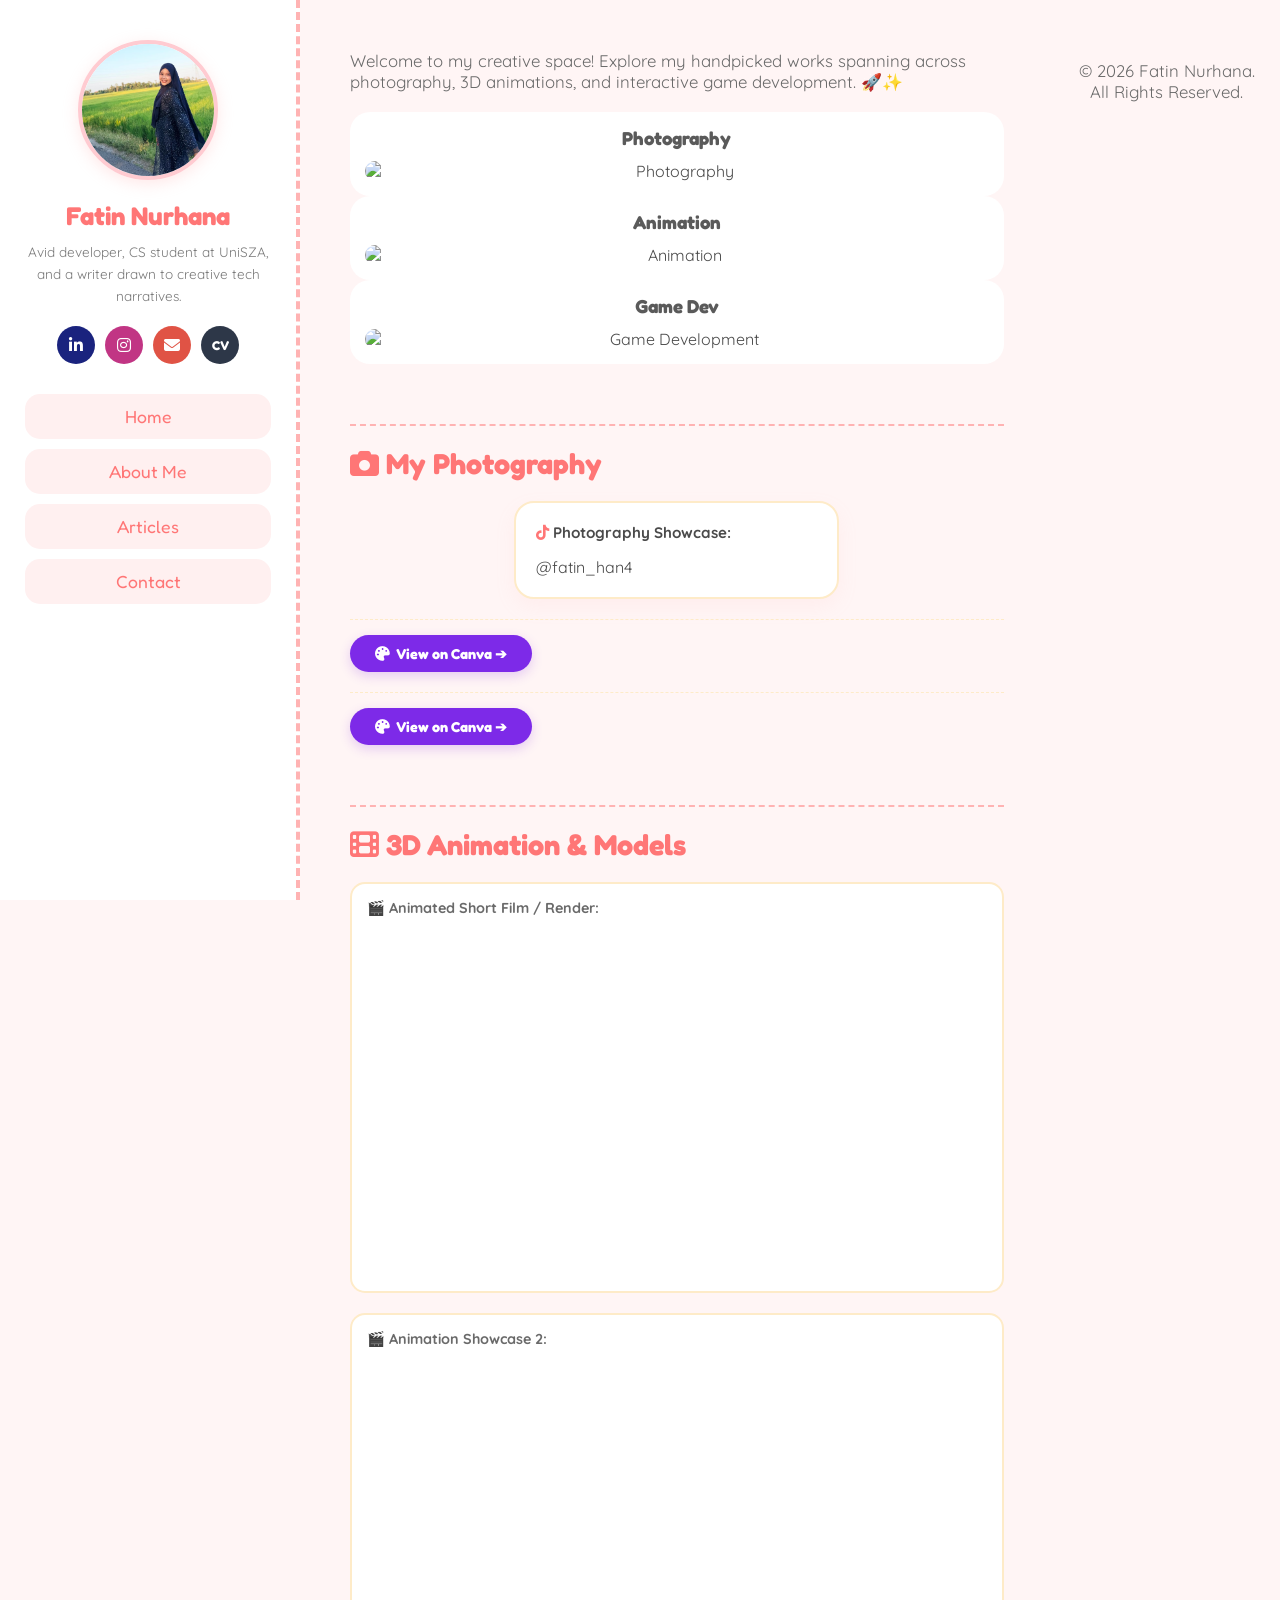
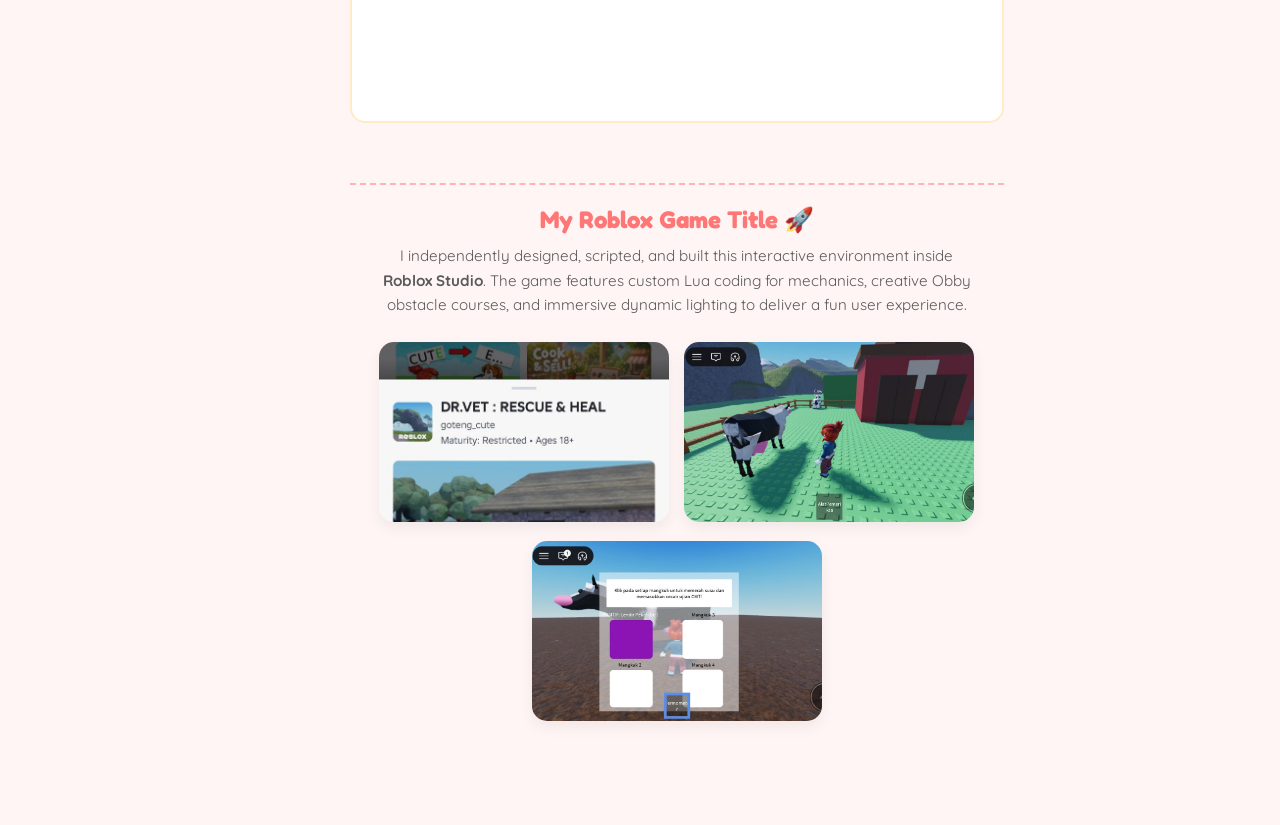
==== index.html @ 53fabe97 "Fix roblox layout and added 3 screenshots" ====
<!DOCTYPE html>
<html lang="en">
<head>
    <meta charset="UTF-8">
    <meta name="viewport" content="width=device-width, initial-scale=1.0">
    <title>Articles - Fatin</title>
    <link rel="stylesheet" href="https://cdnjs.cloudflare.com/ajax/libs/font-awesome/6.4.0/css/all.min.css">
    <link rel="stylesheet" href="style.css">
</head>
<body>

    <aside class="sidebar">
        <img src="about-me.jpeg" alt="Fatin Nurhana" class="profile-img">
        
        <h1>Fatin Nurhana</h1>
        <p class="sidebar-bio">Avid developer, CS student at UniSZA, and a writer drawn to creative tech narratives.</p>
        
        <div class="social-icons">
            <a href="https://www.linkedin.com/in/fatin-nurhana-554064405/" target="_blank" class="icon-btn linkedin"><i class="fab fa-linkedin-in"></i></a>
            <a href="https://instagram.com/" target="_blank" class="icon-btn instagram"><i class="fab fa-instagram"></i></a>
            <a href="mailto:fatin@example.com" class="icon-btn email"><i class="fas fa-envelope"></i></a>
            <a href="resume..pdf" target="_blank" class="icon-btn cv-btn">CV</a>
        </div>

        <nav class="sidebar-nav">
            <a href="index.html">Home</a>
            <a href="about.html">About Me</a>
            <a href="blog.html">Articles</a>
            <a href="contact.html">Contact</a>
        </nav>
    </aside>

    <main>
        <p class="home-intro">
            Welcome to my creative space! Explore my handpicked works spanning across photography, 3D animations, and interactive game development. 🚀✨
        </p>

        <div class="category-grid">
            
            <a href="#photography-section" style="text-decoration: none;">
        <div class="category-card" 
             style="text-align: center; padding: 15px; background: #ffffff; border-radius: 20px; transition: transform 0.3s cubic-bezier(0.175, 0.885, 0.32, 1.275), box-shadow 0.3s ease;"
             onmouseover="this.style.transform='scale(1.04) translateY(-5px)'; this.style.boxShadow='0 12px 25px rgba(255, 118, 118, 0.15)'" 
             onmouseout="this.style.transform='scale(1) translateY(0)'; this.style.boxShadow='none'"
             onmousedown="this.style.transform='scale(0.98) translateY(0)'"
             onmouseup="this.style.transform='scale(1.04) translateY(-5px)'">
            
            <h3 style="margin-top: 0; margin-bottom: 12px; font-family: 'Fredoka', cursive; color: #5a5a5a;">Photography</h3>
            <img src="https://images.unsplash.com/photo-1516035069371-29a1b244cc32?q=80&w=500&auto=format&fit=crop" 
                 alt="Photography" 
                 style="width: 100%; max-height: 250px; object-fit: cover; border-radius: 12px; display: block;">
        </div>
    </a>

    <a href="#animation-section" style="text-decoration: none;">
        <div class="category-card" 
             style="text-align: center; padding: 15px; background: #ffffff; border-radius: 20px; transition: transform 0.3s cubic-bezier(0.175, 0.885, 0.32, 1.275), box-shadow 0.3s ease;"
             onmouseover="this.style.transform='scale(1.04) translateY(-5px)'; this.style.boxShadow='0 12px 25px rgba(255, 118, 118, 0.15)'" 
             onmouseout="this.style.transform='scale(1) translateY(0)'; this.style.boxShadow='none'"
             onmousedown="this.style.transform='scale(0.98) translateY(0)'"
             onmouseup="this.style.transform='scale(1.04) translateY(-5px)'">
            
            <h3 style="margin-top: 0; margin-bottom: 12px; font-family: 'Fredoka', cursive; color: #5a5a5a;">Animation</h3>
            <img src="https://images.unsplash.com/photo-1578632767115-351597cf2477?q=80&w=500&auto=format&fit=crop" 
                 alt="Animation" 
                 style="width: 100%; max-height: 250px; object-fit: cover; border-radius: 12px; display: block;">
        </div>
    </a>

    <a href="#game-section" style="text-decoration: none;">
        <div class="category-card" 
             style="text-align: center; padding: 15px; background: #ffffff; border-radius: 20px; transition: transform 0.3s cubic-bezier(0.175, 0.885, 0.32, 1.275), box-shadow 0.3s ease;"
             onmouseover="this.style.transform='scale(1.04) translateY(-5px)'; this.style.boxShadow='0 12px 25px rgba(255, 118, 118, 0.15)'" 
             onmouseout="this.style.transform='scale(1) translateY(0)'; this.style.boxShadow='none'"
             onmousedown="this.style.transform='scale(0.98) translateY(0)'"
             onmouseup="this.style.transform='scale(1.04) translateY(-5px)'">
            
            <h3 style="margin-top: 0; margin-bottom: 12px; font-family: 'Fredoka', cursive; color: #5a5a5a;">Game Dev</h3>
            <img src="https://images.unsplash.com/photo-1627856013091-fed6e4e30025?q=80&w=500&auto=format&fit=crop" 
                 alt="Game Development" 
                 style="width: 100%; max-height: 250px; object-fit: cover; border-radius: 12px; display: block;">
        </div>
    </a>

        </div>

        <section id="photography-section" style="margin-top: 60px; padding-top: 20px; border-top: 2px dashed #ffb3b3;">
            <h2 style="font-family: 'Fredoka', cursive; color: #ff7676; margin-bottom: 20px;"><i class="fas fa-camera"></i> My Photography</h2>
            <div style="background: #ffffff; padding: 20px; border-radius: 20px; border: 2px solid #feebc8; max-width: 325px; margin: 0 auto; box-shadow: 0 8px 20px rgba(255, 179, 179, 0.1);">
                <p style="font-weight: bold; margin-bottom: 15px; font-size: 0.95rem; text-align: left; color: #4a4a4a;">
                    <i class="fab fa-tiktok" style="color: #ff7676;"></i> Photography Showcase:
                </p>
                
                <blockquote class="tiktok-embed" cite="https://www.tiktok.com/@fatin_han4/video/7587849596773076242" data-video-id="7587849596773076242" style="max-width: 605px; min-width: 325px; margin: 0; padding: 0;">
                    <section>
                        <a target="_blank" title="@fatin_han4" href="https://www.tiktok.com/@fatin_han4?refer=embed">@fatin_han4</a>
                    </section>
                </blockquote>
                <script async src="https://www.tiktok.com/embed.js"></script>
            </div>

            <div style="margin-top: 20px; padding-top: 15px; border-top: 1px dashed #feebc8;">
                    <a href="https://canva.link/ca6q1qrzv9qee9q" 
                       target="_blank" 
                       style="display: inline-block; background: #7d2ae8; color: white; font-family: 'Fredoka', sans-serif; font-weight: bold; padding: 10px 25px; border-radius: 20px; text-decoration: none; font-size: 0.9rem; box-shadow: 0 4px 12px rgba(125, 42, 232, 0.2); transition: transform 0.2s, background-color 0.2s;"
                       onmouseover="this.style.transform='scale(1.05)'; this.style.backgroundColor='#6319cf'" 
                       onmouseout="this.style.transform='scale(1)'; this.style.backgroundColor='#7d2ae8'">
                        <i class="fas fa-palette" style="margin-right: 6px;"></i> View on Canva ➔
                    </a>
                </div>

            <div style="margin-top: 20px; padding-top: 15px; border-top: 1px dashed #feebc8;">
                    <a href="https://canva.link/xvh9irbp7a5964m" 
                       target="_blank" 
                       style="display: inline-block; background: #7d2ae8; color: white; font-family: 'Fredoka', sans-serif; font-weight: bold; padding: 10px 25px; border-radius: 20px; text-decoration: none; font-size: 0.9rem; box-shadow: 0 4px 12px rgba(125, 42, 232, 0.2); transition: transform 0.2s, background-color 0.2s;"
                       onmouseover="this.style.transform='scale(1.05)'; this.style.backgroundColor='#6319cf'" 
                       onmouseout="this.style.transform='scale(1)'; this.style.backgroundColor='#7d2ae8'">
                        <i class="fas fa-palette" style="margin-right: 6px;"></i> View on Canva ➔
                    </a>
                </div>
        </section>

        <section id="animation-section" style="margin-top: 60px; padding-top: 20px; border-top: 2px dashed #ffb3b3;">
            <h2 style="font-family: 'Fredoka', cursive; color: #ff7676; margin-bottom: 20px;"><i class="fas fa-film"></i> 3D Animation & Models</h2>
            
            <div style="background: #ffffff; padding: 15px; border-radius: 15px; border: 2px solid #feebc8; margin-bottom: 20px;">
                <p style="font-weight: bold; margin-bottom: 10px; font-size: 0.9rem;">🎬 Animated Short Film / Render:</p>
                
                <div style="position: relative; padding-bottom: 56.25%; height: 0; overflow: hidden; border-radius: 10px;">
                    <iframe src="https://www.youtube.com/embed/KprxuE1EbSo" 
                            style="position: absolute; top: 0; left: 0; width: 100%; height: 100%; border: none;" 
                            allow="accelerometer; autoplay; clipboard-write; encrypted-media; gyroscope; picture-in-picture" 
                            allowfullscreen>
                    </iframe>
                </div>
            </div>

            <div style="background: #ffffff; padding: 15px; border-radius: 15px; border: 2px solid #feebc8;">
                    <p style="font-weight: bold; margin-bottom: 10px; font-size: 0.9rem;">🎬 Animation Showcase 2:</p>
                    <div style="position: relative; padding-bottom: 56.25%; height: 0; overflow: hidden; border-radius: 10px;">
                        <iframe src="https://www.youtube.com/embed/B2QJtBAmmrs" 
                                style="position: absolute; top: 0; left: 0; width: 100%; height: 100%; border: none;" 
                                allow="accelerometer; autoplay; clipboard-write; encrypted-media; gyroscope; picture-in-picture" 
                                allowfullscreen>
                        </iframe>
                    </div>
                </div>
        </section>

        <section id="game-section" style="margin-top: 60px; padding-top: 20px; border-top: 2px dashed #ffb3b3; margin-bottom: 50px; text-align: center;">
    
    <!-- Tajuk & Penerangan Projek -->
    <h2 style="font-family: 'Fredoka', cursive; color: #ff7676; margin-bottom: 10px; font-size: 1.5rem;">My Roblox Game Title 🚀</h2>
    <p style="max-width: 600px; margin: 0 auto 25px auto; font-size: 0.95rem; line-height: 1.6; color: #5a5a5a;">
        I independently designed, scripted, and built this interactive environment inside <strong>Roblox Studio</strong>. The game features custom Lua coding for mechanics, creative Obby obstacle courses, and immersive dynamic lighting to deliver a fun user experience.
    </p>

    <!-- Bahagian Grid 3 Gambar Screenshot (Susun Sebelah-Sebelah) -->
    <div style="display: flex; gap: 15px; flex-wrap: wrap; margin-bottom: 30px; justify-content: center; max-width: 950px; margin-left: auto; margin-right: auto;">
        
        <!-- Gambar 1 -->
        <div style="flex: 1; min-width: 250px; max-width: 290px;">
            <img src="roblox1.jpeg" alt="Roblox Gameplay 1" style="width: 100%; height: 180px; border-radius: 15px; box-shadow: 0 6px 15px rgba(0,0,0,0.06); object-fit: cover;">
        </div>
        
        <!-- Gambar 2 -->
        <div style="flex: 1; min-width: 250px; max-width: 290px;">
            <img src="roblox2.jpeg" alt="Roblox Gameplay 2" style="width: 100%; height: 180px; border-radius: 15px; box-shadow: 0 6px 15px rgba(0,0,0,0.06); object-fit: cover;">
        </div>
        
        <!-- Gambar 3 -->
        <div style="flex: 1; min-width: 250px; max-width: 290px;">
            <img src="roblox3.jpeg" alt="Roblox Gameplay 3" style="width: 100%; height: 180px; border-radius: 15px; box-shadow: 0 6px 15px rgba(0,0,0,0.06); object-fit: cover;">
        </div>

    </div>

    

</section>

    </main>

</body>
</html>

    <footer>
        <p>&copy; 2026 Fatin Nurhana. All Rights Reserved.</p>
    </footer>

</body>
</html>
---- style.css ----
/* Import Fredoka One & Quicksand untuk vibe comel/bulat */
@import url('https://fonts.googleapis.com/css2?family=Fredoka:wght@400;600&family=Quicksand:wght@400;600;700&display=swap');

* {
    box-sizing: border-box;
    margin: 0;
    padding: 0;
}

/* Membuka susunan skrin sebelah-menyebelah */
body {
    font-family: 'Quicksand', sans-serif;
    background-color: #fff5f5; /* Peachy Pink Lembut */
    color: #4a4a4a;
    display: flex; /* Mengaktifkan Flexbox kiri & kanan */
    min-height: 100vh;
}

/* ======================================================= */
/* 1. SIDEBAR SEBELAH KIRI (TETAP & LEKAT) */
/* ======================================================= */
aside.sidebar {
    width: 300px;
    background-color: #ffffff;
    border-right: 4px dashed #ffb3b3; /* Garis putus-putus mochi */
    padding: 40px 25px;
    display: flex;
    flex-direction: column;
    align-items: center;
    text-align: center;
    position: fixed; /* Memastikan sidebar kekal lekat tidak bergerak */
    top: 0;
    left: 0;
    bottom: 0;
    overflow-y: auto;
    z-index: 100;
}

/* Gambar Profil Bulat dalam Sidebar */
.profile-img {
    width: 140px;
    height: 140px;
    border-radius: 50%;
    object-fit: cover;
    border: 4px solid #ffcbd1;
    margin-bottom: 20px;
    box-shadow: 0 4px 15px rgba(255, 179, 179, 0.3);
}

/* Nama/Tajuk Profil */
.sidebar h1 {
    font-family: 'Fredoka', cursive;
    color: #ff7676;
    font-size: 1.6rem;
    margin-bottom: 10px;
}

.sidebar-bio {
    font-size: 0.85rem;
    color: #7a7a7a;
    line-height: 1.6;
    margin-bottom: 20px;
}

/* Container Ikon Sosial & CV */
.social-icons {
    display: flex;
    gap: 10px;
    margin-bottom: 30px;
}

.icon-btn {
    display: flex;
    align-items: center;
    justify-content: center;
    width: 38px;
    height: 38px;
    color: white;
    border-radius: 50%;
    text-decoration: none;
    font-size: 1rem;
    transition: transform 0.2s;
}
.icon-btn:hover { transform: scale(1.1); }
.linkedin { background-color: #1a237e; }
.instagram { background-color: #c13584; }
.email { background-color: #e05345; }
.cv-btn { 
    background-color: #2d3748; 
    font-family: 'Fredoka', sans-serif; 
    font-weight: 700; 
    font-size: 0.8rem;
}

/* Menu Navigasi Senarai ke Bawah (Home, About, Articles, Contact) */
.sidebar-nav {
    display: flex;
    flex-direction: column;
    width: 100%;
    gap: 10px;
}

.sidebar-nav a {
    font-family: 'Fredoka', cursive;
    color: #ff7676;
    text-decoration: none;
    font-size: 1.1rem;
    padding: 12px;
    border-radius: 15px;
    background: #fff0f0;
    transition: all 0.2s ease;
}

.sidebar-nav a:hover, .sidebar-nav a.active {
    background-color: #ff7676;
    color: #ffffff;
}

/* ======================================================= */
/* 2. KANDUNGAN UTAMA SEBELAH KANAN */
/* ======================================================= */
main {
    margin-left: 300px; /* Jarak zon kanan supaya tak bertindih dengan sidebar */
    flex-grow: 1;
    padding: 50px;
    max-width: 900px;
}

/* Kekalkan gaya kad artikel yang sudah kita buat sebelum ini */
article {
    background: #fffaf0;
    padding: 30px;
    border-radius: 20px;
    margin-bottom: 25px;
    border: 2px solid #feebc8;
    transition: transform 0.3s cubic-bezier(0.175, 0.885, 0.32, 1.275), box-shadow 0.3s ease;
    cursor: pointer;
}
article:hover {
    transform: translateY(-8px) scale(1.02);
    background-color: #ffffff;
    box-shadow: 0 15px 30px rgba(221, 107, 32, 0.15);
    border-color: #ff7676;
}
article h2 { font-family: 'Fredoka', cursive; color: #ff7676; margin-bottom: 10px; }
a { text-decoration: none; color: inherit; }

/* Khas untuk Skrin Telefon Pintar (Sidebar automatik naik ke atas balik) */
@media (max-width: 768px) {
    body { flex-direction: column; }
    aside.sidebar { position: relative; width: 100%; border-right: none; border-bottom: 4px dashed #ffb3b3; }
    main { margin-left: 0; padding: 30px 20px; }
}

/* Maskot Bulat Comel / Blob Mascot Interaction */
.mochi-mascot {
    width: 100px;
    height: 100px;
    background: #ffcbd1;
    border-radius: 50% 50% 45% 45%;
    margin: 0 auto 25px auto;
    position: relative;
    animation: bounceMochi 3s ease-in-out infinite;
    box-shadow: inset -5px -5px 0px rgba(0,0,0,0.05);
}

.mochi-eyes {
    position: absolute;
    top: 40px;
    left: 25px;
    width: 8px;
    height: 8px;
    background: #4a4a4a;
    border-radius: 50%;
    box-shadow: 42px 0 0 #4a4a4a;
}

.mochi-blush {
    position: absolute;
    top: 46px;
    left: 15px;
    width: 14px;
    height: 8px;
    background: #ff8e9e;
    border-radius: 50%;
    box-shadow: 54px 0 0 #ff8e9e;
}

.mochi-mouth {
    position: absolute;
    top: 46px;
    left: 46px;
    width: 8px;
    height: 6px;
    border: 2px solid #4a4a4a;
    border-top: none;
    border-radius: 0 0 10px 10px;
}

/* Animasi Bernafas/Melantun Mochi */
@keyframes bounceMochi {
    0%, 100% { transform: scale(1); }
    50% { transform: scale(1.05) translateY(-5px); border-radius: 50% 50% 40% 40%; }
}

h2 {
    font-family: 'Fredoka', cursive;
    color: #ff7676;
    font-size: 1.8rem;
    margin-bottom: 20px;
}

p {
    margin-bottom: 20px;
    color: #6a6a6a;
    font-size: 1.05rem;
}

/* Butang Mood / Interactive Elements */
.mood-container {
    display: flex;
    justify-content: center;
    gap: 10px;
    margin: 25px 0;
}

.mood-btn {
    background: #e6fffa; /* Mint Green */
    border: 2px solid #b2f5ea;
    color: #234e52;
    padding: 8px 16px;
    border-radius: 20px;
    cursor: pointer;
    font-weight: 600;
    font-family: 'Quicksand', sans-serif;
}

.mood-btn:hover {
    background: #b2f5ea;
}

/* Kad Artikel Pembelajaran (Log Penulisan Mochi) */
article {
    background: #fffaf0; /* Soft Vanilla */
    padding: 30px;
    border-radius: 20px;
    margin-bottom: 25px;
    border: 2px solid #feebc8;

    /* 1. TAMBAH BARIS INI (Kunci untuk bagi gerakan lancar) */
    transition: transform 0.3s cubic-bezier(0.175, 0.885, 0.32, 1.275), box-shadow 0.3s ease, background-color 0.2s ease;
    cursor: pointer;
}

/* 2. TAMBAH BLOK INI DI BAWAHNYA (Untuk kesan bila tetikus lalu - kad membesar & naik) */
article:hover {
    transform: translateY(-8px) scale(1.02);
    background-color: #ffffff;
    box-shadow: 0 15px 30px rgba(221, 107, 32, 0.15);
    border-color: #ff7676;
}

/* 3. TAMBAH BLOK INI JUGA (Untuk kesan bila kad diklik - kad mengecil balik macam mochi kenyal) */
article:active {
    transform: translateY(-2px) scale(0.98);
    box-shadow: 0 5px 10px rgba(221, 107, 32, 0.1);
    transition: transform 0.1s ease;
}

article h2 {
    font-size: 1.4rem;
    color: #dd6b20; /* Soft Orange */
}

small {
    color: #b7791f;
    font-weight: 700;
    display: block;
    margin-bottom: 15px;
    text-transform: uppercase;
    font-size: 0.8rem;
    letter-spacing: 0.5px;
}

/* Senarai Hubungi */
ul li {
    background: #f7fafc;
    margin-bottom: 12px;
    padding: 15px 20px;
    border-radius: 15px;
    border-left: 5px solid #ff7676;
    list-style: none;
}

/* Footer */
footer {
    text-align: center;
    padding: 30px 20px;
    margin-top: 30px;
    color: #a0aec0;
    font-size: 0.9rem;
}

@media (max-width: 680px) {
    header h1 { font-size: 1.8rem; }
    nav { display: flex; flex-direction: column; gap: 5px; }
}

/* Menghilangkan semua garis bawah pada kad artikel yang boleh diklik */
a {
    text-decoration: none !important; /* Memaksa browser buang semua underline */
    color: inherit; /* Kekalkan warna asal teks tanpa tukar jadi biru pautan */
}
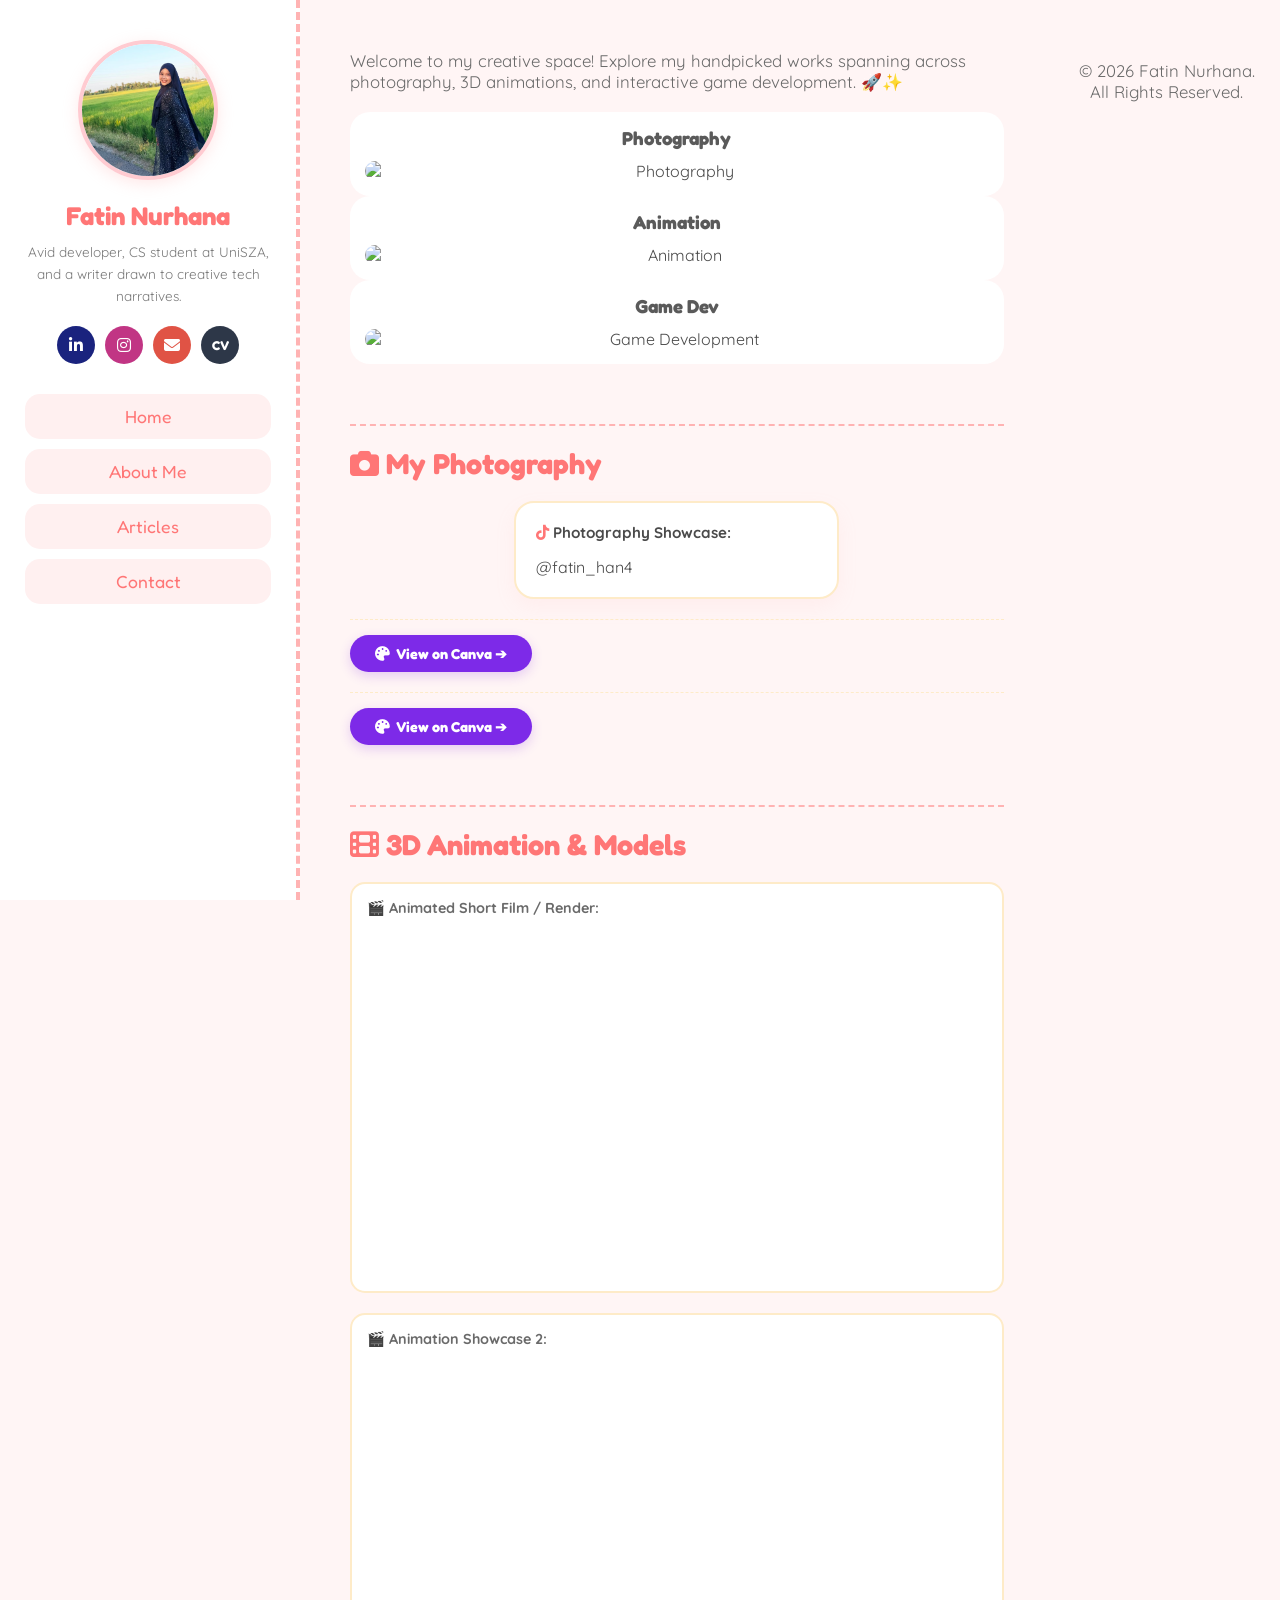
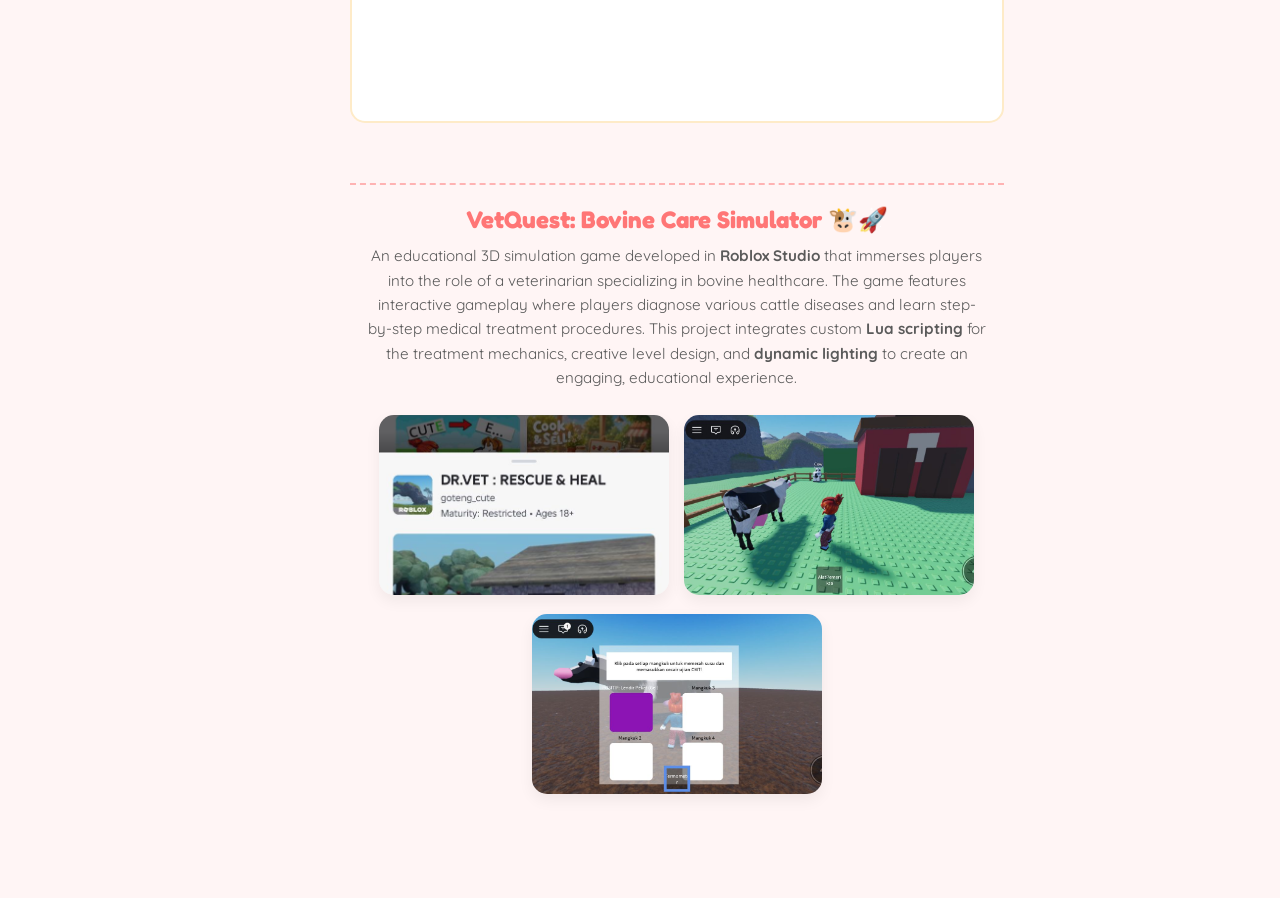
==== commit c36a2ac5: "Updated Roblox project description to Vet Simulator" ====
--- a/index.html
+++ b/index.html
@@ -149,10 +149,10 @@
 
         <section id="game-section" style="margin-top: 60px; padding-top: 20px; border-top: 2px dashed #ffb3b3; margin-bottom: 50px; text-align: center;">
     
-    <!-- Tajuk & Penerangan Projek -->
-    <h2 style="font-family: 'Fredoka', cursive; color: #ff7676; margin-bottom: 10px; font-size: 1.5rem;">My Roblox Game Title 🚀</h2>
-    <p style="max-width: 600px; margin: 0 auto 25px auto; font-size: 0.95rem; line-height: 1.6; color: #5a5a5a;">
-        I independently designed, scripted, and built this interactive environment inside <strong>Roblox Studio</strong>. The game features custom Lua coding for mechanics, creative Obby obstacle courses, and immersive dynamic lighting to deliver a fun user experience.
+    <!-- Tajuk & Penerangan Projek (Veterinar Lembu) -->
+    <h2 style="font-family: 'Fredoka', cursive; color: #ff7676; margin-bottom: 10px; font-size: 1.5rem;">VetQuest: Bovine Care Simulator 🐮🚀</h2>
+    <p style="max-width: 620px; margin: 0 auto 25px auto; font-size: 0.95rem; line-height: 1.6; color: #5a5a5a;">
+        An educational 3D simulation game developed in <strong>Roblox Studio</strong> that immerses players into the role of a veterinarian specializing in bovine healthcare. The game features interactive gameplay where players diagnose various cattle diseases and learn step-by-step medical treatment procedures. This project integrates custom <strong>Lua scripting</strong> for the treatment mechanics, creative level design, and <strong>dynamic lighting</strong> to create an engaging, educational experience.
     </p>
 
     <!-- Bahagian Grid 3 Gambar Screenshot (Susun Sebelah-Sebelah) -->
@@ -160,23 +160,20 @@
         
         <!-- Gambar 1 -->
         <div style="flex: 1; min-width: 250px; max-width: 290px;">
-            <img src="roblox1.jpeg" alt="Roblox Gameplay 1" style="width: 100%; height: 180px; border-radius: 15px; box-shadow: 0 6px 15px rgba(0,0,0,0.06); object-fit: cover;">
+            <img src="roblox1.jpeg" alt="Roblox Vet Game 1" style="width: 100%; height: 180px; border-radius: 15px; box-shadow: 0 6px 15px rgba(0,0,0,0.06); object-fit: cover;">
         </div>
         
         <!-- Gambar 2 -->
         <div style="flex: 1; min-width: 250px; max-width: 290px;">
-            <img src="roblox2.jpeg" alt="Roblox Gameplay 2" style="width: 100%; height: 180px; border-radius: 15px; box-shadow: 0 6px 15px rgba(0,0,0,0.06); object-fit: cover;">
+            <img src="roblox2.jpeg" alt="Roblox Vet Game 2" style="width: 100%; height: 180px; border-radius: 15px; box-shadow: 0 6px 15px rgba(0,0,0,0.06); object-fit: cover;">
         </div>
         
         <!-- Gambar 3 -->
         <div style="flex: 1; min-width: 250px; max-width: 290px;">
-            <img src="roblox3.jpeg" alt="Roblox Gameplay 3" style="width: 100%; height: 180px; border-radius: 15px; box-shadow: 0 6px 15px rgba(0,0,0,0.06); object-fit: cover;">
+            <img src="roblox3.jpeg" alt="Roblox Vet Game 3" style="width: 100%; height: 180px; border-radius: 15px; box-shadow: 0 6px 15px rgba(0,0,0,0.06); object-fit: cover;">
         </div>
 
     </div>
-
-    
-
 </section>
 
     </main>
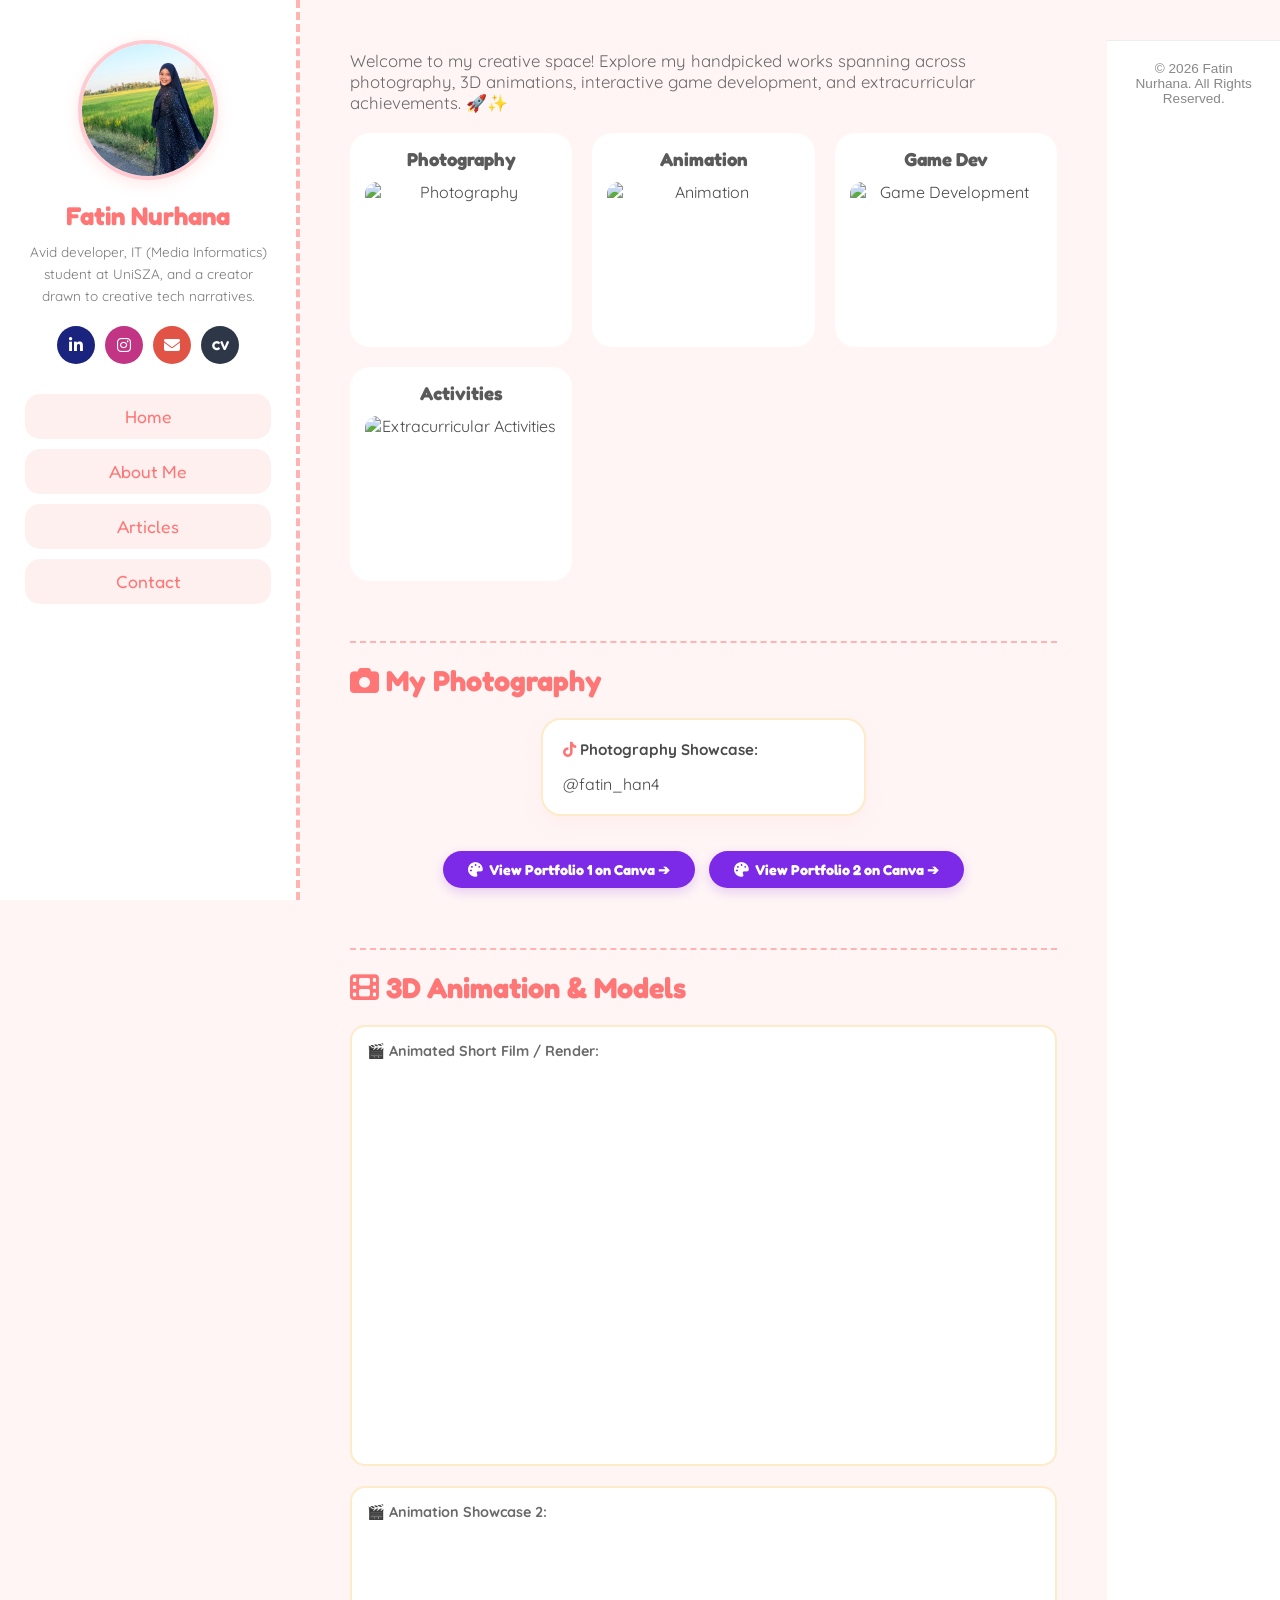
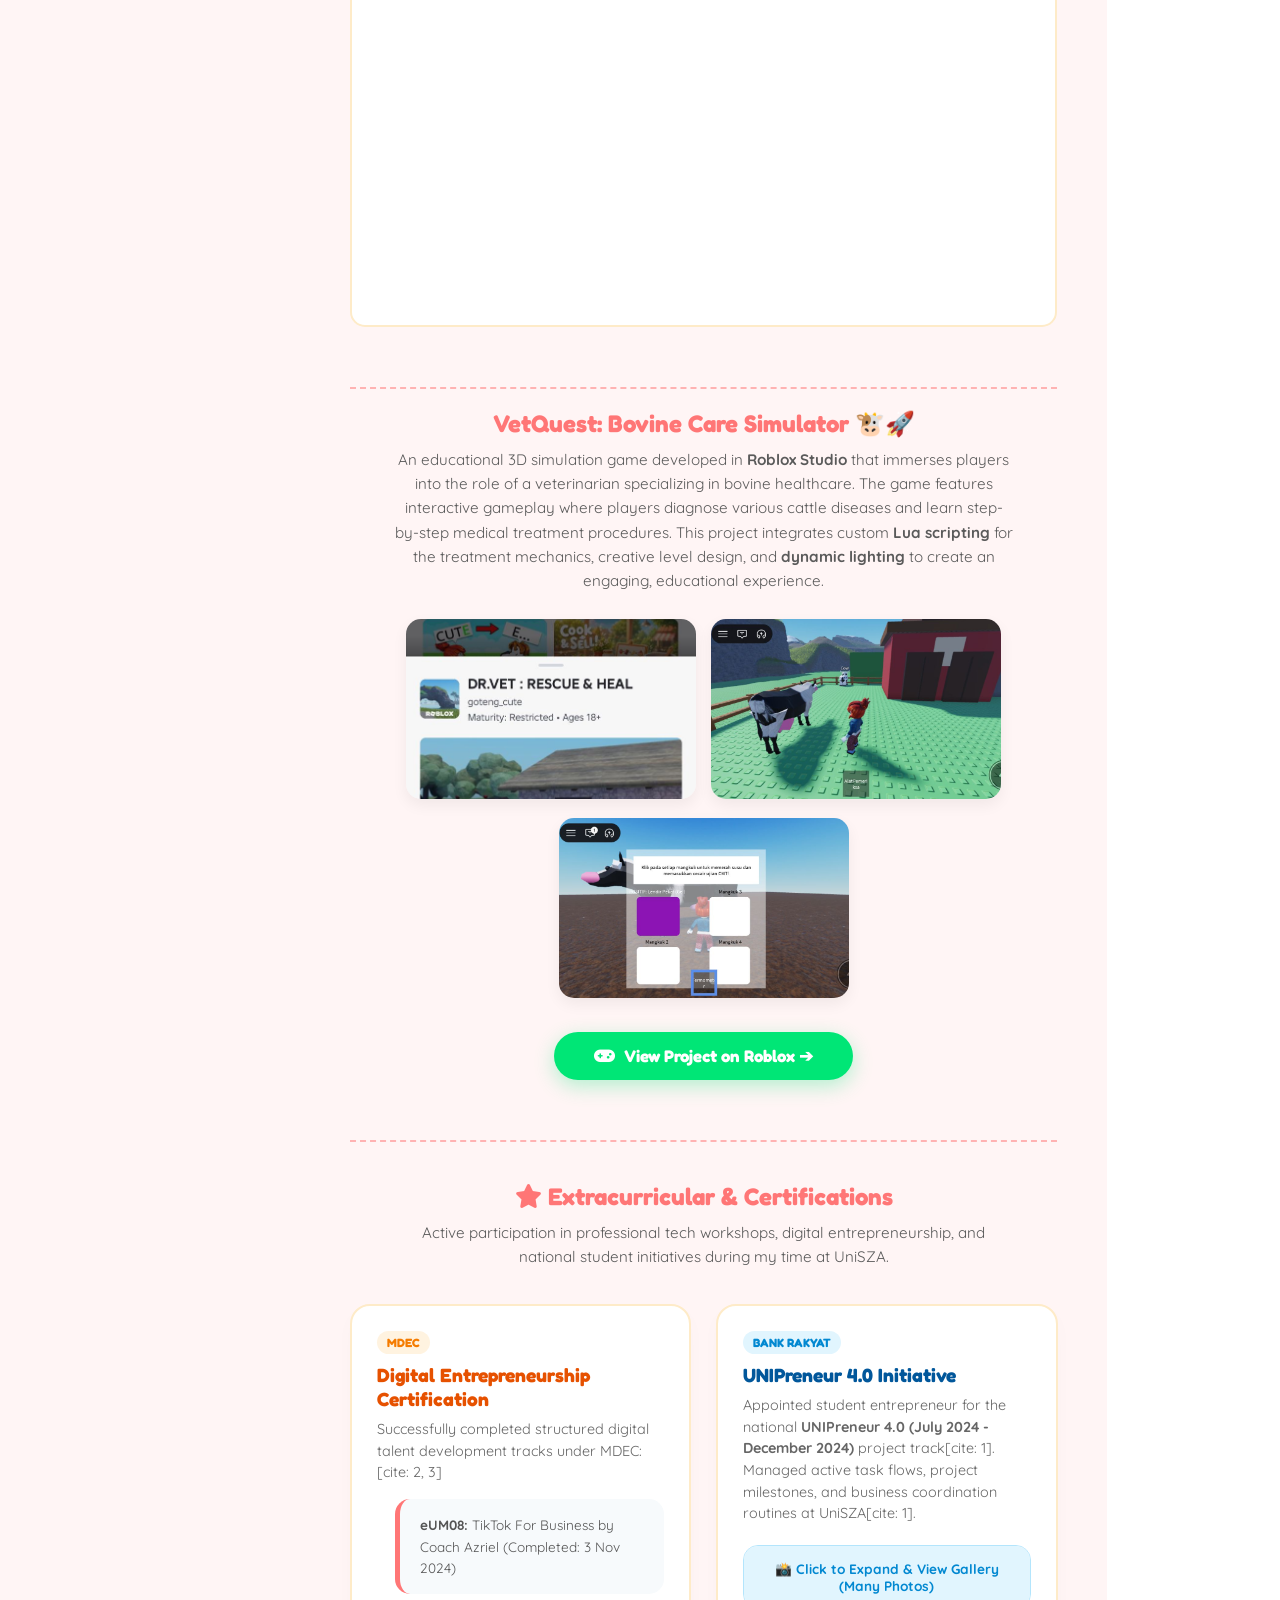
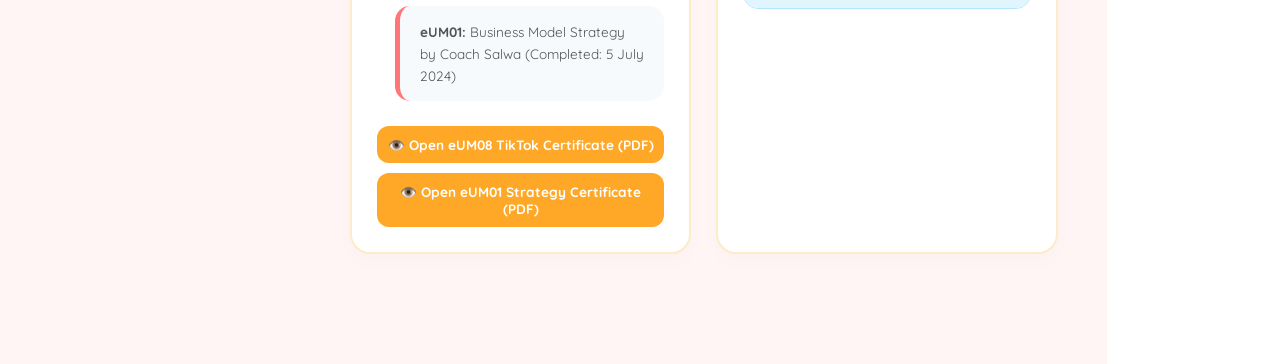
==== commit 05eaef82: "Add extracurricular section with interactive click gallery" ====
--- a/index.html
+++ b/index.html
@@ -13,12 +13,12 @@
         <img src="about-me.jpeg" alt="Fatin Nurhana" class="profile-img">
         
         <h1>Fatin Nurhana</h1>
-        <p class="sidebar-bio">Avid developer, CS student at UniSZA, and a writer drawn to creative tech narratives.</p>
+        <p class="sidebar-bio">Avid developer, IT (Media Informatics) student at UniSZA, and a creator drawn to creative tech narratives.</p>
         
         <div class="social-icons">
             <a href="https://www.linkedin.com/in/fatin-nurhana-554064405/" target="_blank" class="icon-btn linkedin"><i class="fab fa-linkedin-in"></i></a>
             <a href="https://instagram.com/" target="_blank" class="icon-btn instagram"><i class="fab fa-instagram"></i></a>
-            <a href="mailto:fatin@example.com" class="icon-btn email"><i class="fas fa-envelope"></i></a>
+            <a href="mailto:fatinnurhana9@gmail.com" class="icon-btn email"><i class="fas fa-envelope"></i></a>
             <a href="resume..pdf" target="_blank" class="icon-btn cv-btn">CV</a>
         </div>
 
@@ -32,65 +32,53 @@
 
     <main>
         <p class="home-intro">
-            Welcome to my creative space! Explore my handpicked works spanning across photography, 3D animations, and interactive game development. 🚀✨
+            Welcome to my creative space! Explore my handpicked works spanning across photography, 3D animations, interactive game development, and extracurricular achievements. 🚀✨
         </p>
 
-        <div class="category-grid">
+        <!-- ================= KATEGORI MENU GRID ================= -->
+        <div class="category-grid" style="display: grid; grid-template-columns: repeat(auto-fit, minmax(200px, 1fr)); gap: 20px; margin-bottom: 40px;">
             
+            <!-- Photography Card -->
             <a href="#photography-section" style="text-decoration: none;">
-        <div class="category-card" 
-             style="text-align: center; padding: 15px; background: #ffffff; border-radius: 20px; transition: transform 0.3s cubic-bezier(0.175, 0.885, 0.32, 1.275), box-shadow 0.3s ease;"
-             onmouseover="this.style.transform='scale(1.04) translateY(-5px)'; this.style.boxShadow='0 12px 25px rgba(255, 118, 118, 0.15)'" 
-             onmouseout="this.style.transform='scale(1) translateY(0)'; this.style.boxShadow='none'"
-             onmousedown="this.style.transform='scale(0.98) translateY(0)'"
-             onmouseup="this.style.transform='scale(1.04) translateY(-5px)'">
-            
-            <h3 style="margin-top: 0; margin-bottom: 12px; font-family: 'Fredoka', cursive; color: #5a5a5a;">Photography</h3>
-            <img src="https://images.unsplash.com/photo-1516035069371-29a1b244cc32?q=80&w=500&auto=format&fit=crop" 
-                 alt="Photography" 
-                 style="width: 100%; max-height: 250px; object-fit: cover; border-radius: 12px; display: block;">
+                <div class="category-card" style="text-align: center; padding: 15px; background: #ffffff; border-radius: 20px; transition: transform 0.3s cubic-bezier(0.175, 0.885, 0.32, 1.275), box-shadow 0.3s ease;" onmouseover="this.style.transform='scale(1.04) translateY(-5px)'; this.style.boxShadow='0 12px 25px rgba(255, 118, 118, 0.15)'" onmouseout="this.style.transform='scale(1) translateY(0)'; this.style.boxShadow='none'">
+                    <h3 style="margin-top: 0; margin-bottom: 12px; font-family: 'Fredoka', cursive; color: #5a5a5a;">Photography</h3>
+                    <img src="https://images.unsplash.com/photo-1516035069371-29a1b244cc32?q=80&w=500&auto=format&fit=crop" alt="Photography" style="width: 100%; height: 150px; object-fit: cover; border-radius: 12px; display: block;">
+                </div>
+            </a>
+
+            <!-- Animation Card -->
+            <a href="#animation-section" style="text-decoration: none;">
+                <div class="category-card" style="text-align: center; padding: 15px; background: #ffffff; border-radius: 20px; transition: transform 0.3s cubic-bezier(0.175, 0.885, 0.32, 1.275), box-shadow 0.3s ease;" onmouseover="this.style.transform='scale(1.04) translateY(-5px)'; this.style.boxShadow='0 12px 25px rgba(255, 118, 118, 0.15)'" onmouseout="this.style.transform='scale(1) translateY(0)'; this.style.boxShadow='none'">
+                    <h3 style="margin-top: 0; margin-bottom: 12px; font-family: 'Fredoka', cursive; color: #5a5a5a;">Animation</h3>
+                    <img src="https://images.unsplash.com/photo-1578632767115-351597cf2477?q=80&w=500&auto=format&fit=crop" alt="Animation" style="width: 100%; height: 150px; object-fit: cover; border-radius: 12px; display: block;">
+                </div>
+            </a>
+
+            <!-- Game Dev Card -->
+            <a href="#game-section" style="text-decoration: none;">
+                <div class="category-card" style="text-align: center; padding: 15px; background: #ffffff; border-radius: 20px; transition: transform 0.3s cubic-bezier(0.175, 0.885, 0.32, 1.275), box-shadow 0.3s ease;" onmouseover="this.style.transform='scale(1.04) translateY(-5px)'; this.style.boxShadow='0 12px 25px rgba(255, 118, 118, 0.15)'" onmouseout="this.style.transform='scale(1) translateY(0)'; this.style.boxShadow='none'">
+                    <h3 style="margin-top: 0; margin-bottom: 12px; font-family: 'Fredoka', cursive; color: #5a5a5a;">Game Dev</h3>
+                    <img src="https://images.unsplash.com/photo-1627856013091-fed6e4e30025?q=80&w=500&auto=format&fit=crop" alt="Game Development" style="width: 100%; height: 150px; object-fit: cover; border-radius: 12px; display: block;">
+                </div>
+            </a>
+
+            <!-- KOKURIKULUM CARD (BAHARU) -->
+            <a href="#extracurricular-section" style="text-decoration: none;">
+                <div class="category-card" style="text-align: center; padding: 15px; background: #ffffff; border-radius: 20px; transition: transform 0.3s cubic-bezier(0.175, 0.885, 0.32, 1.275), box-shadow 0.3s ease;" onmouseover="this.style.transform='scale(1.04) translateY(-5px)'; this.style.boxShadow='0 12px 25px rgba(255, 118, 118, 0.15)'" onmouseout="this.style.transform='scale(1) translateY(0)'; this.style.boxShadow='none'">
+                    <h3 style="margin-top: 0; margin-bottom: 12px; font-family: 'Fredoka', cursive; color: #5a5a5a;">Activities</h3>
+                    <img src="Unipreneur.jpg" alt="Extracurricular Activities" style="width: 100%; height: 150px; object-fit: cover; border-radius: 12px; display: block;">
+                </div>
+            </a>
+
         </div>
-    </a>
-
-    <a href="#animation-section" style="text-decoration: none;">
-        <div class="category-card" 
-             style="text-align: center; padding: 15px; background: #ffffff; border-radius: 20px; transition: transform 0.3s cubic-bezier(0.175, 0.885, 0.32, 1.275), box-shadow 0.3s ease;"
-             onmouseover="this.style.transform='scale(1.04) translateY(-5px)'; this.style.boxShadow='0 12px 25px rgba(255, 118, 118, 0.15)'" 
-             onmouseout="this.style.transform='scale(1) translateY(0)'; this.style.boxShadow='none'"
-             onmousedown="this.style.transform='scale(0.98) translateY(0)'"
-             onmouseup="this.style.transform='scale(1.04) translateY(-5px)'">
-            
-            <h3 style="margin-top: 0; margin-bottom: 12px; font-family: 'Fredoka', cursive; color: #5a5a5a;">Animation</h3>
-            <img src="https://images.unsplash.com/photo-1578632767115-351597cf2477?q=80&w=500&auto=format&fit=crop" 
-                 alt="Animation" 
-                 style="width: 100%; max-height: 250px; object-fit: cover; border-radius: 12px; display: block;">
-        </div>
-    </a>
-
-    <a href="#game-section" style="text-decoration: none;">
-        <div class="category-card" 
-             style="text-align: center; padding: 15px; background: #ffffff; border-radius: 20px; transition: transform 0.3s cubic-bezier(0.175, 0.885, 0.32, 1.275), box-shadow 0.3s ease;"
-             onmouseover="this.style.transform='scale(1.04) translateY(-5px)'; this.style.boxShadow='0 12px 25px rgba(255, 118, 118, 0.15)'" 
-             onmouseout="this.style.transform='scale(1) translateY(0)'; this.style.boxShadow='none'"
-             onmousedown="this.style.transform='scale(0.98) translateY(0)'"
-             onmouseup="this.style.transform='scale(1.04) translateY(-5px)'">
-            
-            <h3 style="margin-top: 0; margin-bottom: 12px; font-family: 'Fredoka', cursive; color: #5a5a5a;">Game Dev</h3>
-            <img src="https://images.unsplash.com/photo-1627856013091-fed6e4e30025?q=80&w=500&auto=format&fit=crop" 
-                 alt="Game Development" 
-                 style="width: 100%; max-height: 250px; object-fit: cover; border-radius: 12px; display: block;">
-        </div>
-    </a>
-
-        </div>
-
+
+        <!-- ================= PHOTOGRAPHY SECTION ================= -->
         <section id="photography-section" style="margin-top: 60px; padding-top: 20px; border-top: 2px dashed #ffb3b3;">
             <h2 style="font-family: 'Fredoka', cursive; color: #ff7676; margin-bottom: 20px;"><i class="fas fa-camera"></i> My Photography</h2>
             <div style="background: #ffffff; padding: 20px; border-radius: 20px; border: 2px solid #feebc8; max-width: 325px; margin: 0 auto; box-shadow: 0 8px 20px rgba(255, 179, 179, 0.1);">
                 <p style="font-weight: bold; margin-bottom: 15px; font-size: 0.95rem; text-align: left; color: #4a4a4a;">
                     <i class="fab fa-tiktok" style="color: #ff7676;"></i> Photography Showcase:
                 </p>
-                
                 <blockquote class="tiktok-embed" cite="https://www.tiktok.com/@fatin_han4/video/7587849596773076242" data-video-id="7587849596773076242" style="max-width: 605px; min-width: 325px; margin: 0; padding: 0;">
                     <section>
                         <a target="_blank" title="@fatin_han4" href="https://www.tiktok.com/@fatin_han4?refer=embed">@fatin_han4</a>
@@ -99,90 +87,126 @@
                 <script async src="https://www.tiktok.com/embed.js"></script>
             </div>
 
-            <div style="margin-top: 20px; padding-top: 15px; border-top: 1px dashed #feebc8;">
-                    <a href="https://canva.link/ca6q1qrzv9qee9q" 
-                       target="_blank" 
-                       style="display: inline-block; background: #7d2ae8; color: white; font-family: 'Fredoka', sans-serif; font-weight: bold; padding: 10px 25px; border-radius: 20px; text-decoration: none; font-size: 0.9rem; box-shadow: 0 4px 12px rgba(125, 42, 232, 0.2); transition: transform 0.2s, background-color 0.2s;"
-                       onmouseover="this.style.transform='scale(1.05)'; this.style.backgroundColor='#6319cf'" 
-                       onmouseout="this.style.transform='scale(1)'; this.style.backgroundColor='#7d2ae8'">
-                        <i class="fas fa-palette" style="margin-right: 6px;"></i> View on Canva ➔
-                    </a>
-                </div>
-
-            <div style="margin-top: 20px; padding-top: 15px; border-top: 1px dashed #feebc8;">
-                    <a href="https://canva.link/xvh9irbp7a5964m" 
-                       target="_blank" 
-                       style="display: inline-block; background: #7d2ae8; color: white; font-family: 'Fredoka', sans-serif; font-weight: bold; padding: 10px 25px; border-radius: 20px; text-decoration: none; font-size: 0.9rem; box-shadow: 0 4px 12px rgba(125, 42, 232, 0.2); transition: transform 0.2s, background-color 0.2s;"
-                       onmouseover="this.style.transform='scale(1.05)'; this.style.backgroundColor='#6319cf'" 
-                       onmouseout="this.style.transform='scale(1)'; this.style.backgroundColor='#7d2ae8'">
-                        <i class="fas fa-palette" style="margin-right: 6px;"></i> View on Canva ➔
-                    </a>
-                </div>
-        </section>
-
+            <div style="margin-top: 20px; padding-top: 15px; text-align: center;">
+                <a href="https://canva.link/ca6q1qrzv9qee9q" target="_blank" style="display: inline-block; background: #7d2ae8; color: white; font-family: 'Fredoka', sans-serif; font-weight: bold; padding: 10px 25px; border-radius: 20px; text-decoration: none; font-size: 0.9rem; box-shadow: 0 4px 12px rgba(125, 42, 232, 0.2); margin-right: 10px;">
+                    <i class="fas fa-palette" style="margin-right: 6px;"></i> View Portfolio 1 on Canva ➔
+                </a>
+                <a href="https://canva.link/xvh9irbp7a5964m" target="_blank" style="display: inline-block; background: #7d2ae8; color: white; font-family: 'Fredoka', sans-serif; font-weight: bold; padding: 10px 25px; border-radius: 20px; text-decoration: none; font-size: 0.9rem; box-shadow: 0 4px 12px rgba(125, 42, 232, 0.2);">
+                    <i class="fas fa-palette" style="margin-right: 6px;"></i> View Portfolio 2 on Canva ➔
+                </a>
+            </div>
+        </section>
+
+        <!-- ================= ANIMATION SECTION ================= -->
         <section id="animation-section" style="margin-top: 60px; padding-top: 20px; border-top: 2px dashed #ffb3b3;">
             <h2 style="font-family: 'Fredoka', cursive; color: #ff7676; margin-bottom: 20px;"><i class="fas fa-film"></i> 3D Animation & Models</h2>
             
             <div style="background: #ffffff; padding: 15px; border-radius: 15px; border: 2px solid #feebc8; margin-bottom: 20px;">
                 <p style="font-weight: bold; margin-bottom: 10px; font-size: 0.9rem;">🎬 Animated Short Film / Render:</p>
+                <div style="position: relative; padding-bottom: 56.25%; height: 0; overflow: hidden; border-radius: 10px;">
+                    <iframe src="https://www.youtube.com/embed/KprxuE1EbSo" style="position: absolute; top: 0; left: 0; width: 100%; height: 100%; border: none;" allow="accelerometer; autoplay; clipboard-write; encrypted-media; gyroscope; picture-in-picture" allowfullscreen></iframe>
+                </div>
+            </div>
+
+            <div style="background: #ffffff; padding: 15px; border-radius: 15px; border: 2px solid #feebc8;">
+                <p style="font-weight: bold; margin-bottom: 10px; font-size: 0.9rem;">🎬 Animation Showcase 2:</p>
+                <div style="position: relative; padding-bottom: 56.25%; height: 0; overflow: hidden; border-radius: 10px;">
+                    <iframe src="https://www.youtube.com/embed/B2QJtBAmmrs" style="position: absolute; top: 0; left: 0; width: 100%; height: 100%; border: none;" allow="accelerometer; autoplay; clipboard-write; encrypted-media; gyroscope; picture-in-picture" allowfullscreen></iframe>
+                </div>
+            </div>
+        </section>
+
+        <!-- ================= GAME Dev SECTION ================= -->
+        <section id="game-section" style="margin-top: 60px; padding-top: 20px; border-top: 2px dashed #ffb3b3; margin-bottom: 50px; text-align: center;">
+            <h2 style="font-family: 'Fredoka', cursive; color: #ff7676; margin-bottom: 10px; font-size: 1.5rem;">VetQuest: Bovine Care Simulator 🐮🚀</h2>
+            <p style="max-width: 620px; margin: 0 auto 25px auto; font-size: 0.95rem; line-height: 1.6; color: #5a5a5a;">
+                An educational 3D simulation game developed in <strong>Roblox Studio</strong> that immerses players into the role of a veterinarian specializing in bovine healthcare. The game features interactive gameplay where players diagnose various cattle diseases and learn step-by-step medical treatment procedures. This project integrates custom <strong>Lua scripting</strong> for the treatment mechanics, creative level design, and <strong>dynamic lighting</strong> to create an engaging, educational experience.
+            </p>
+
+            <div style="display: flex; gap: 15px; flex-wrap: wrap; margin-bottom: 30px; justify-content: center; max-width: 950px; margin-left: auto; margin-right: auto;">
+                <div style="flex: 1; min-width: 250px; max-width: 290px;">
+                    <img src="roblox1.jpeg" alt="Roblox Vet Game 1" style="width: 100%; height: 180px; border-radius: 15px; box-shadow: 0 6px 15px rgba(0,0,0,0.06); object-fit: cover;">
+                </div>
+                <div style="flex: 1; min-width: 250px; max-width: 290px;">
+                    <img src="roblox2.jpeg" alt="Roblox Vet Game 2" style="width: 100%; height: 180px; border-radius: 15px; box-shadow: 0 6px 15px rgba(0,0,0,0.06); object-fit: cover;">
+                </div>
+                <div style="flex: 1; min-width: 250px; max-width: 290px;">
+                    <img src="roblox3.jpeg" alt="Roblox Vet Game 3" style="width: 100%; height: 180px; border-radius: 15px; box-shadow: 0 6px 15px rgba(0,0,0,0.06); object-fit: cover;">
+                </div>
+            </div>
+            
+            <a href="https://www.roblox.com/share?code=ec648be04d664c43ad8ea33d37b2f0b3&type=ExperienceDetails&stamp=1780416102395" target="_blank" style="display: inline-block; background: #00e676; color: white; font-family: 'Fredoka', sans-serif; font-weight: bold; padding: 14px 40px; border-radius: 30px; text-decoration: none; font-size: 1.05rem; box-shadow: 0 6px 20px rgba(0, 230, 118, 0.3);">
+                <i class="fas fa-gamepad" style="margin-right: 8px;"></i> View Project on Roblox ➔
+            </a>
+        </section>
+
+        <!-- ================= SEKSYEN KOKURIKULUM (BAHARU & INTERAKTIF) ================= -->
+        <section id="extracurricular-section" style="margin-top: 60px; padding-top: 40px; border-top: 2px dashed #ffb3b3; margin-bottom: 60px; text-align: center;">
+            <h2 style="font-family: 'Fredoka', cursive; color: #ff7676; margin-bottom: 10px; font-size: 1.5rem;"><i class="fas fa-star"></i> Extracurricular & Certifications</h2>
+            <p style="max-width: 600px; margin: 0 auto 35px auto; font-size: 0.95rem; color: #5a5a5a; line-height: 1.6;">
+                Active participation in professional tech workshops, digital entrepreneurship, and national student initiatives during my time at UniSZA.
+            </p>
+
+            <div style="display: flex; gap: 25px; flex-wrap: wrap; justify-content: center; max-width: 950px; margin: 0 auto;">
                 
-                <div style="position: relative; padding-bottom: 56.25%; height: 0; overflow: hidden; border-radius: 10px;">
-                    <iframe src="https://www.youtube.com/embed/KprxuE1EbSo" 
-                            style="position: absolute; top: 0; left: 0; width: 100%; height: 100%; border: none;" 
-                            allow="accelerometer; autoplay; clipboard-write; encrypted-media; gyroscope; picture-in-picture" 
-                            allowfullscreen>
-                    </iframe>
-                </div>
-            </div>
-
-            <div style="background: #ffffff; padding: 15px; border-radius: 15px; border: 2px solid #feebc8;">
-                    <p style="font-weight: bold; margin-bottom: 10px; font-size: 0.9rem;">🎬 Animation Showcase 2:</p>
-                    <div style="position: relative; padding-bottom: 56.25%; height: 0; overflow: hidden; border-radius: 10px;">
-                        <iframe src="https://www.youtube.com/embed/B2QJtBAmmrs" 
-                                style="position: absolute; top: 0; left: 0; width: 100%; height: 100%; border: none;" 
-                                allow="accelerometer; autoplay; clipboard-write; encrypted-media; gyroscope; picture-in-picture" 
-                                allowfullscreen>
-                        </iframe>
+                <!-- PROGRAM MDEC -->
+                <div style="background: #ffffff; border: 2px solid #feebc8; padding: 25px; border-radius: 20px; flex: 1; min-width: 280px; max-width: 450px; text-align: left; box-shadow: 0 8px 20px rgba(0,0,0,0.02);">
+                    <span style="background: #fff3e0; color: #f57c00; font-size: 0.75rem; font-weight: bold; padding: 4px 10px; border-radius: 12px; font-family: 'Fredoka', sans-serif;">MDEC</span>
+                    <h3 style="color: #e65100; font-family: 'Fredoka', sans-serif; font-size: 1.2rem; margin: 12px 0 8px 0;">Digital Entrepreneurship Certification</h3>
+                    <p style="color: #666; font-size: 0.9rem; line-height: 1.5; margin-bottom: 15px;">
+                        Successfully completed structured digital talent development tracks under MDEC:[cite: 2, 3]
+                    </p>
+                    <ul style="color: #555; font-size: 0.85rem; padding-left: 18px; margin-bottom: 25px; line-height: 1.6;">
+                        <li><strong>eUM08:</strong> TikTok For Business by Coach Azriel (Completed: 3 Nov 2024)</li>
+                        <li><strong>eUM01:</strong> Business Model Strategy by Coach Salwa (Completed: 5 July 2024)</li>
+                    </ul>
+                    <div style="display: flex; flex-direction: column; gap: 10px;">
+                        <a href="sijil mdec1.pdf" target="_blank" style="display: block; text-align: center; background: #ffa726; color: white; text-decoration: none; font-weight: bold; font-size: 0.85rem; padding: 10px; border-radius: 12px;">
+                            👁️ Open eUM08 TikTok Certificate (PDF)
+                        </a>
+                        <a href="sijil mdec 2.pdf" target="_blank" style="display: block; text-align: center; background: #ffa726; color: white; text-decoration: none; font-weight: bold; font-size: 0.85rem; padding: 10px; border-radius: 12px;">
+                            👁️ Open eUM01 Strategy Certificate (PDF)
+                        </a>
                     </div>
                 </div>
-        </section>
-
-        <section id="game-section" style="margin-top: 60px; padding-top: 20px; border-top: 2px dashed #ffb3b3; margin-bottom: 50px; text-align: center;">
-    
-    <!-- Tajuk & Penerangan Projek (Veterinar Lembu) -->
-    <h2 style="font-family: 'Fredoka', cursive; color: #ff7676; margin-bottom: 10px; font-size: 1.5rem;">VetQuest: Bovine Care Simulator 🐮🚀</h2>
-    <p style="max-width: 620px; margin: 0 auto 25px auto; font-size: 0.95rem; line-height: 1.6; color: #5a5a5a;">
-        An educational 3D simulation game developed in <strong>Roblox Studio</strong> that immerses players into the role of a veterinarian specializing in bovine healthcare. The game features interactive gameplay where players diagnose various cattle diseases and learn step-by-step medical treatment procedures. This project integrates custom <strong>Lua scripting</strong> for the treatment mechanics, creative level design, and <strong>dynamic lighting</strong> to create an engaging, educational experience.
-    </p>
-
-    <!-- Bahagian Grid 3 Gambar Screenshot (Susun Sebelah-Sebelah) -->
-    <div style="display: flex; gap: 15px; flex-wrap: wrap; margin-bottom: 30px; justify-content: center; max-width: 950px; margin-left: auto; margin-right: auto;">
-        
-        <!-- Gambar 1 -->
-        <div style="flex: 1; min-width: 250px; max-width: 290px;">
-            <img src="roblox1.jpeg" alt="Roblox Vet Game 1" style="width: 100%; height: 180px; border-radius: 15px; box-shadow: 0 6px 15px rgba(0,0,0,0.06); object-fit: cover;">
-        </div>
-        
-        <!-- Gambar 2 -->
-        <div style="flex: 1; min-width: 250px; max-width: 290px;">
-            <img src="roblox2.jpeg" alt="Roblox Vet Game 2" style="width: 100%; height: 180px; border-radius: 15px; box-shadow: 0 6px 15px rgba(0,0,0,0.06); object-fit: cover;">
-        </div>
-        
-        <!-- Gambar 3 -->
-        <div style="flex: 1; min-width: 250px; max-width: 290px;">
-            <img src="roblox3.jpeg" alt="Roblox Vet Game 3" style="width: 100%; height: 180px; border-radius: 15px; box-shadow: 0 6px 15px rgba(0,0,0,0.06); object-fit: cover;">
-        </div>
-
-    </div>
-</section>
+
+                <!-- BANK RAKYAT UNIPRENEUR (TEKAN KELUAR BANYAK GAMBAR) -->
+                <div style="background: #ffffff; border: 2px solid #feebc8; padding: 25px; border-radius: 20px; flex: 1; min-width: 280px; max-width: 450px; text-align: left; box-shadow: 0 8px 20px rgba(0,0,0,0.02);">
+                    <span style="background: #e1f5fe; color: #0288d1; font-size: 0.75rem; font-weight: bold; padding: 4px 10px; border-radius: 12px; font-family: 'Fredoka', sans-serif;">BANK RAKYAT</span>
+                    <h3 style="color: #01579b; font-family: 'Fredoka', sans-serif; font-size: 1.2rem; margin: 12px 0 8px 0;">UNIPreneur 4.0 Initiative</h3>
+                    <p style="color: #666; font-size: 0.9rem; line-height: 1.5; margin-bottom: 20px;">
+                        Appointed student entrepreneur for the national <strong>UNIPreneur 4.0 (July 2024 - December 2024)</strong> project track[cite: 1]. Managed active task flows, project milestones, and business coordination routines at UniSZA[cite: 1].
+                    </p>
+
+                    <!-- KLIK SINI UNTUK POP-OUT LAMBAKAN GAMBAR -->
+                    <details style="background: #fbfbfb; border: 1px solid #b3e5fc; border-radius: 15px; overflow: hidden; transition: all 0.3s;">
+                        <summary style="padding: 14px; font-weight: bold; color: #0288d1; cursor: pointer; background: #e1f5fe; font-size: 0.85rem; outline: none; list-style: none; text-align: center;">
+                            📸 Click to Expand & View Gallery (Many Photos)
+                        </summary>
+                        
+                        <div style="padding: 15px; background: #ffffff; border-top: 1px solid #b3e5fc;">
+                            <p style="font-size: 0.8rem; color: #777; margin-top: 0; margin-bottom: 12px; font-style: italic;">
+                                Official performance report cover and deployment event logs:[cite: 1]
+                            </p>
+                            
+                            <!-- Grid Lambakan Gambar Kokurikulum Fatin -->
+                            <div style="display: grid; grid-template-columns: repeat(auto-fill, minmax(110px, 1fr)); gap: 8px;">
+                                <img src="Unipreneur.jpg" alt="Performance Report" style="width: 100%; height: 85px; object-fit: cover; border-radius: 8px; border: 1px solid #eee;">
+                                <img src="unipreneur1.jpeg" alt="Event Pic 1" style="width: 100%; height: 85px; object-fit: cover; border-radius: 8px; border: 1px solid #eee;">
+                                <img src="unipreneur2.jpeg" alt="Event Pic 2" style="width: 100%; height: 85px; object-fit: cover; border-radius: 8px; border: 1px solid #eee;">
+                                <img src="unipreneur3.jpeg" alt="Event Pic 3" style="width: 100%; height: 85px; object-fit: cover; border-radius: 8px; border: 1px solid #eee;">
+                            </div>
+                        </div>
+                    </details>
+                </div>
+
+            </div>
+        </section>
 
     </main>
 
-</body>
-</html>
-
-    <footer>
-        <p>&copy; 2026 Fatin Nurhana. All Rights Reserved.</p>
+    <footer style="text-align: center; padding: 20px; background: #ffffff; border-top: 1px solid #eee; margin-top: 40px;">
+        <p style="font-family: 'Segoe UI', sans-serif; font-size: 0.85rem; color: #888;">&copy; 2026 Fatin Nurhana. All Rights Reserved.</p>
     </footer>
 
 </body>
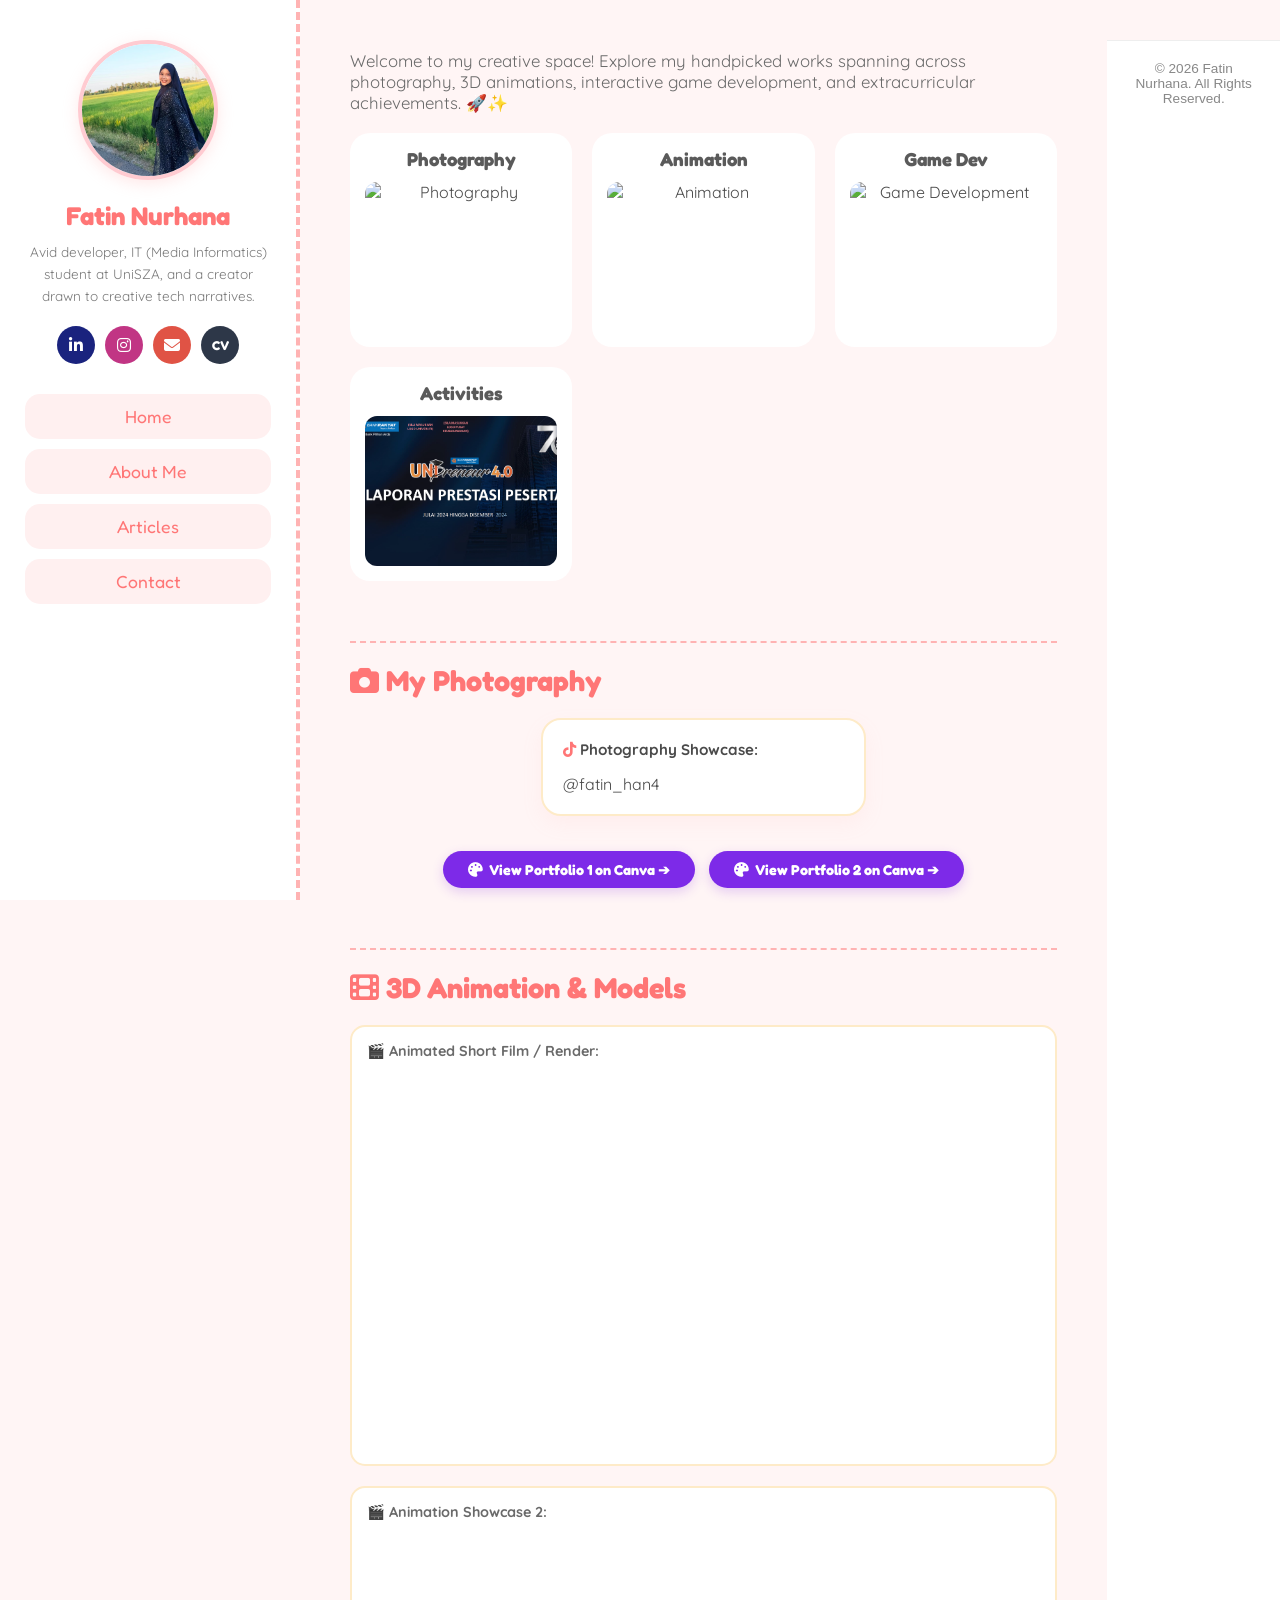
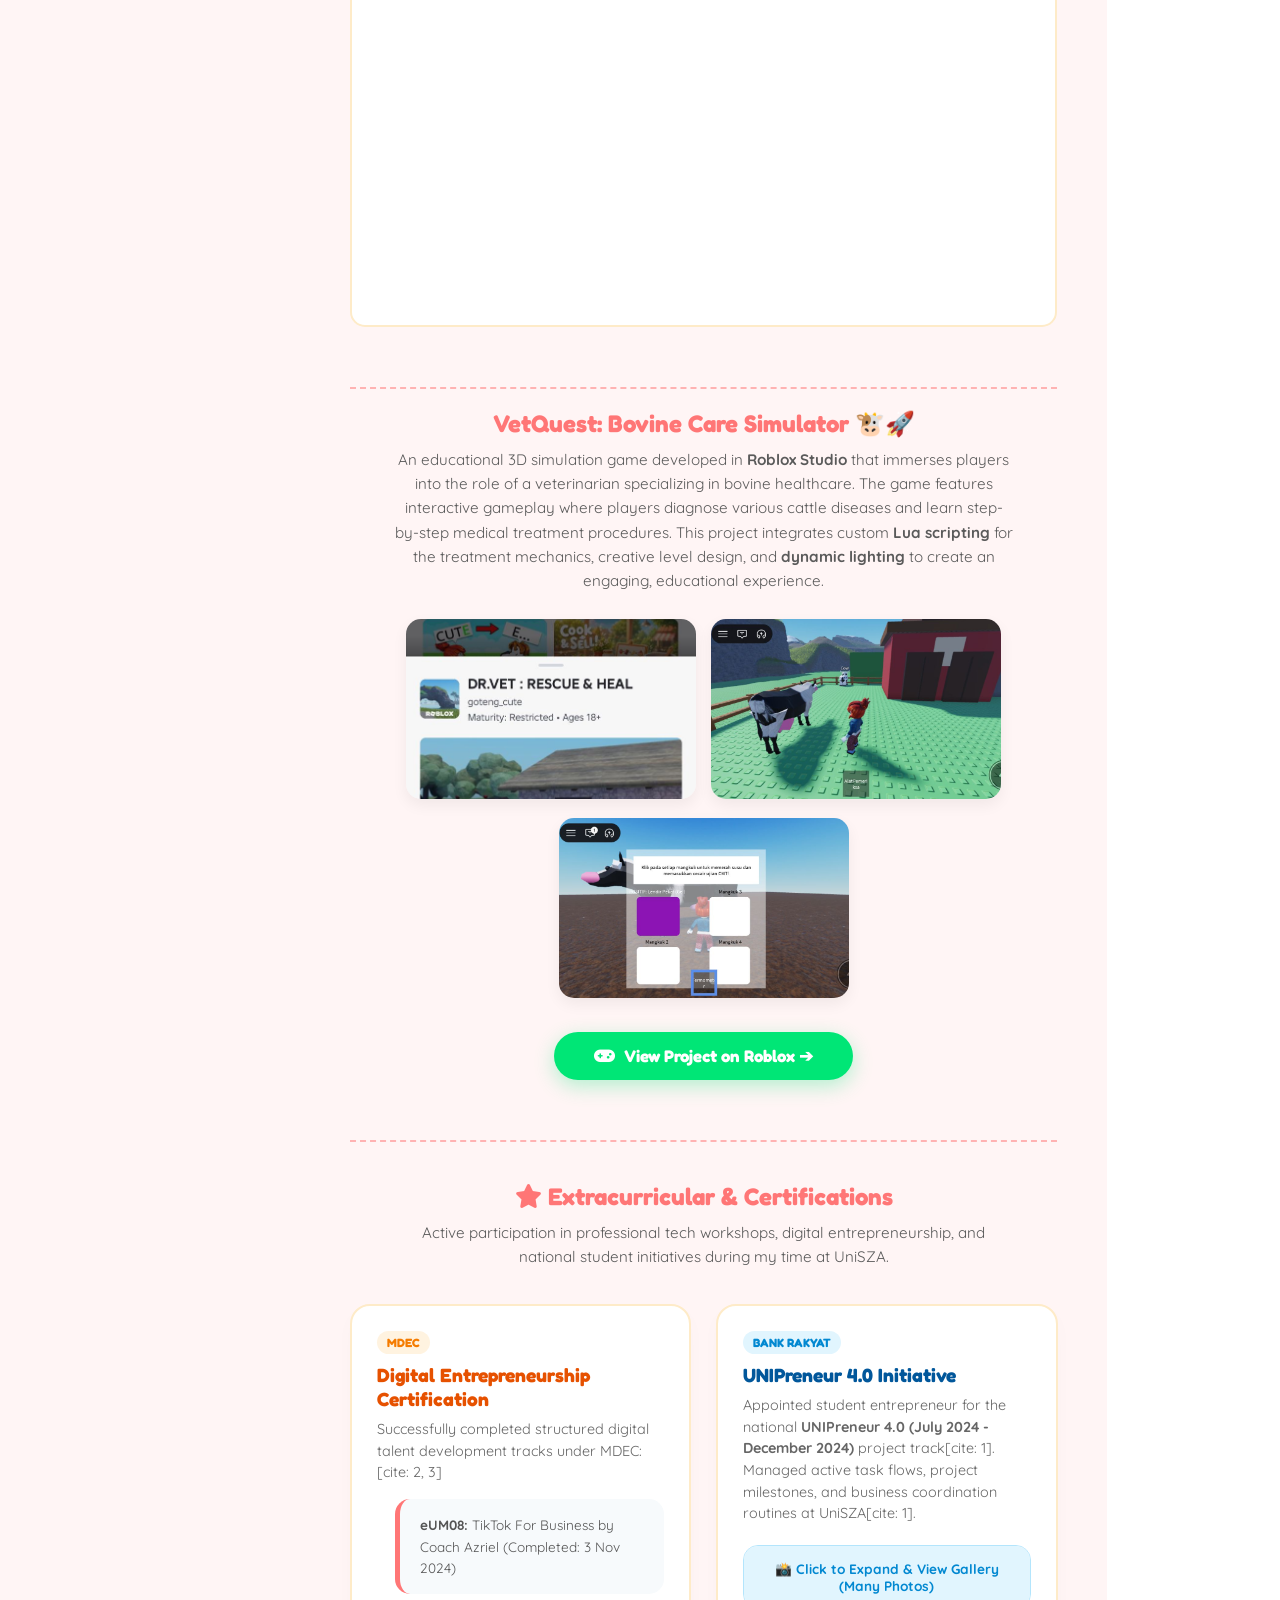
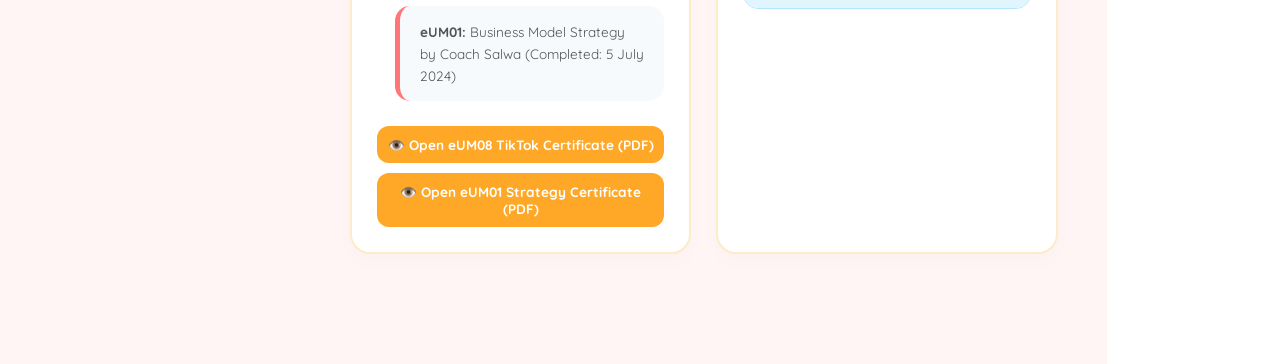
==== commit b5bdb1a8: "Fix layout image extensions" ====
--- a/index.html
+++ b/index.html
@@ -66,7 +66,7 @@
             <a href="#extracurricular-section" style="text-decoration: none;">
                 <div class="category-card" style="text-align: center; padding: 15px; background: #ffffff; border-radius: 20px; transition: transform 0.3s cubic-bezier(0.175, 0.885, 0.32, 1.275), box-shadow 0.3s ease;" onmouseover="this.style.transform='scale(1.04) translateY(-5px)'; this.style.boxShadow='0 12px 25px rgba(255, 118, 118, 0.15)'" onmouseout="this.style.transform='scale(1) translateY(0)'; this.style.boxShadow='none'">
                     <h3 style="margin-top: 0; margin-bottom: 12px; font-family: 'Fredoka', cursive; color: #5a5a5a;">Activities</h3>
-                    <img src="Unipreneur.jpg" alt="Extracurricular Activities" style="width: 100%; height: 150px; object-fit: cover; border-radius: 12px; display: block;">
+                    <img src="Unipreneur.png" alt="Extracurricular Activities" style="width: 100%; height: 150px; object-fit: cover; border-radius: 12px; display: block;">
                 </div>
             </a>
 
@@ -191,10 +191,10 @@
                             
                             <!-- Grid Lambakan Gambar Kokurikulum Fatin -->
                             <div style="display: grid; grid-template-columns: repeat(auto-fill, minmax(110px, 1fr)); gap: 8px;">
-                                <img src="Unipreneur.jpg" alt="Performance Report" style="width: 100%; height: 85px; object-fit: cover; border-radius: 8px; border: 1px solid #eee;">
-                                <img src="unipreneur1.jpeg" alt="Event Pic 1" style="width: 100%; height: 85px; object-fit: cover; border-radius: 8px; border: 1px solid #eee;">
-                                <img src="unipreneur2.jpeg" alt="Event Pic 2" style="width: 100%; height: 85px; object-fit: cover; border-radius: 8px; border: 1px solid #eee;">
-                                <img src="unipreneur3.jpeg" alt="Event Pic 3" style="width: 100%; height: 85px; object-fit: cover; border-radius: 8px; border: 1px solid #eee;">
+                                <img src="Unipreneur.png" alt="Performance Report" style="width: 100%; height: 85px; object-fit: cover; border-radius: 8px; border: 1px solid #eee;">
+                                <img src="unipreneur1.jpg" alt="Event Pic 1" style="width: 100%; height: 85px; object-fit: cover; border-radius: 8px; border: 1px solid #eee;">
+                                <img src="unipreneur2.jpg" alt="Event Pic 2" style="width: 100%; height: 85px; object-fit: cover; border-radius: 8px; border: 1px solid #eee;">
+                                <img src="unipreneur3.jpg" alt="Event Pic 3" style="width: 100%; height: 85px; object-fit: cover; border-radius: 8px; border: 1px solid #eee;">
                             </div>
                         </div>
                     </details>
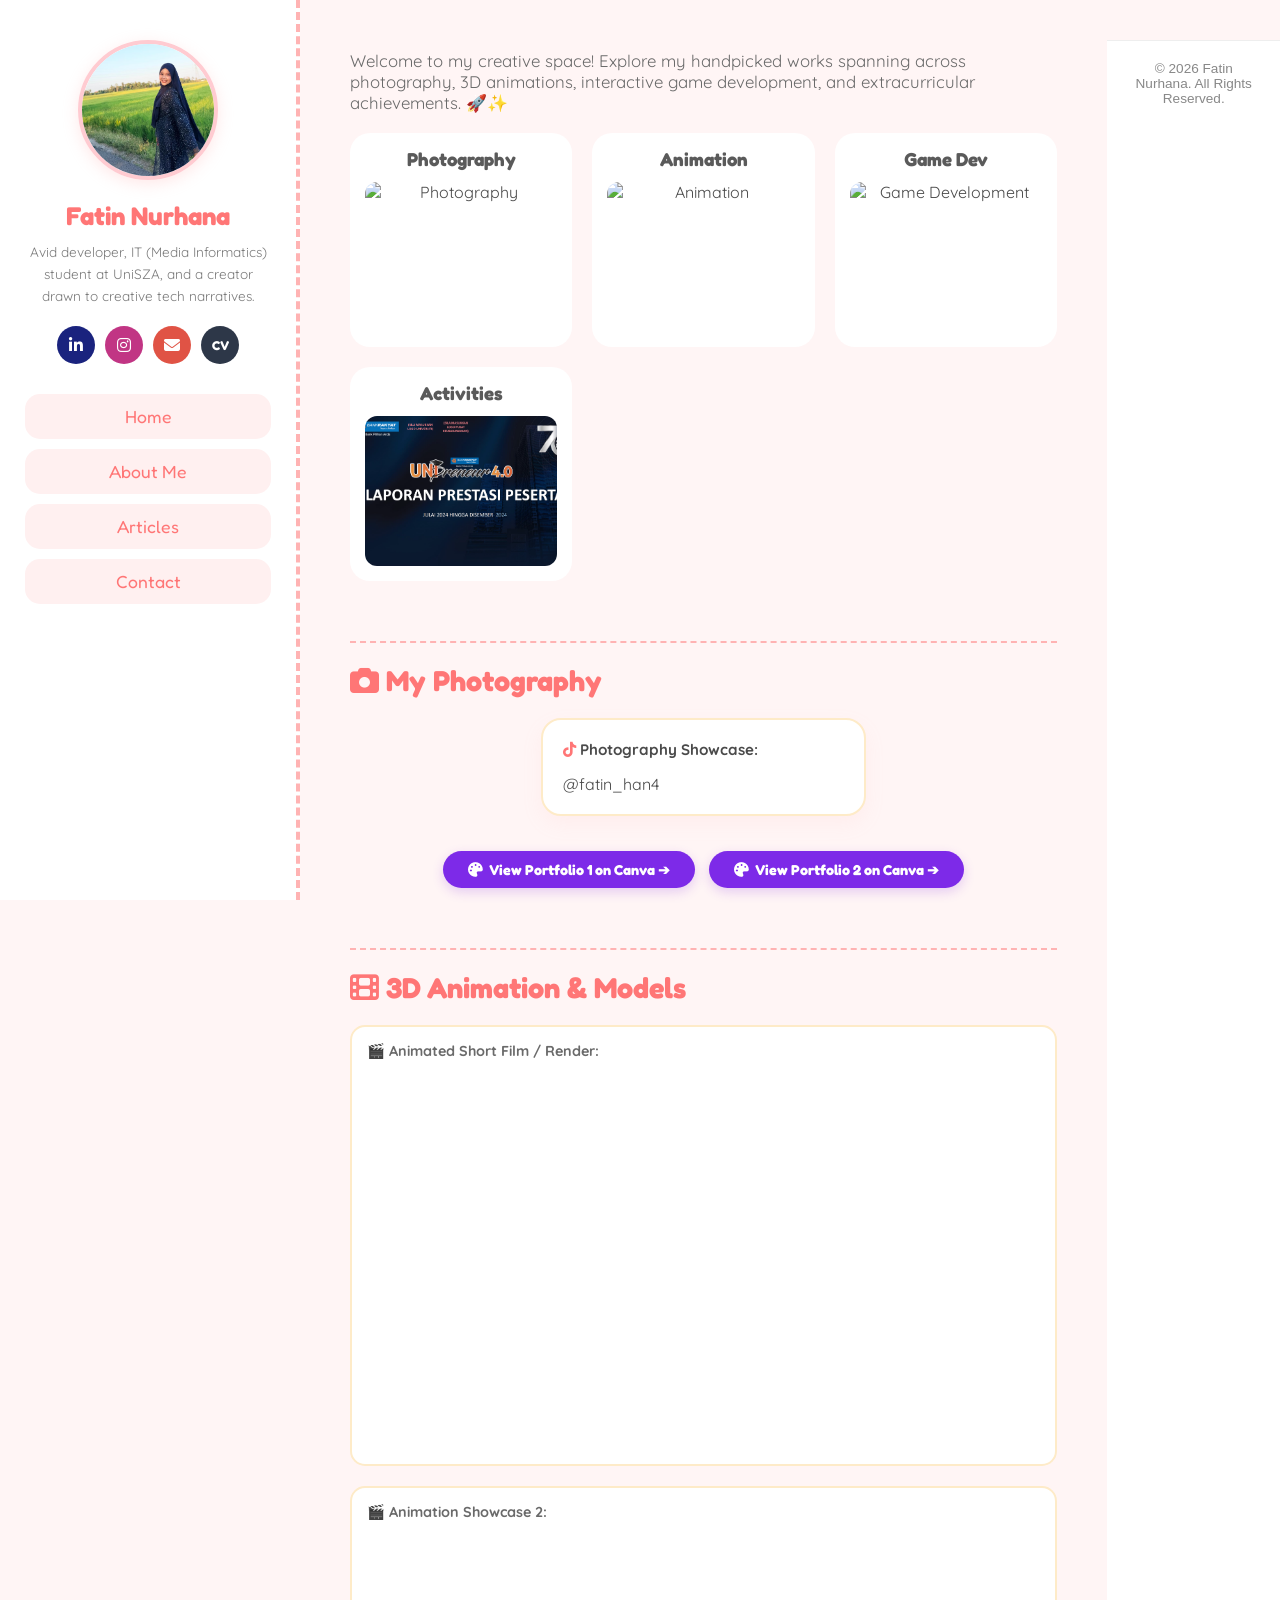
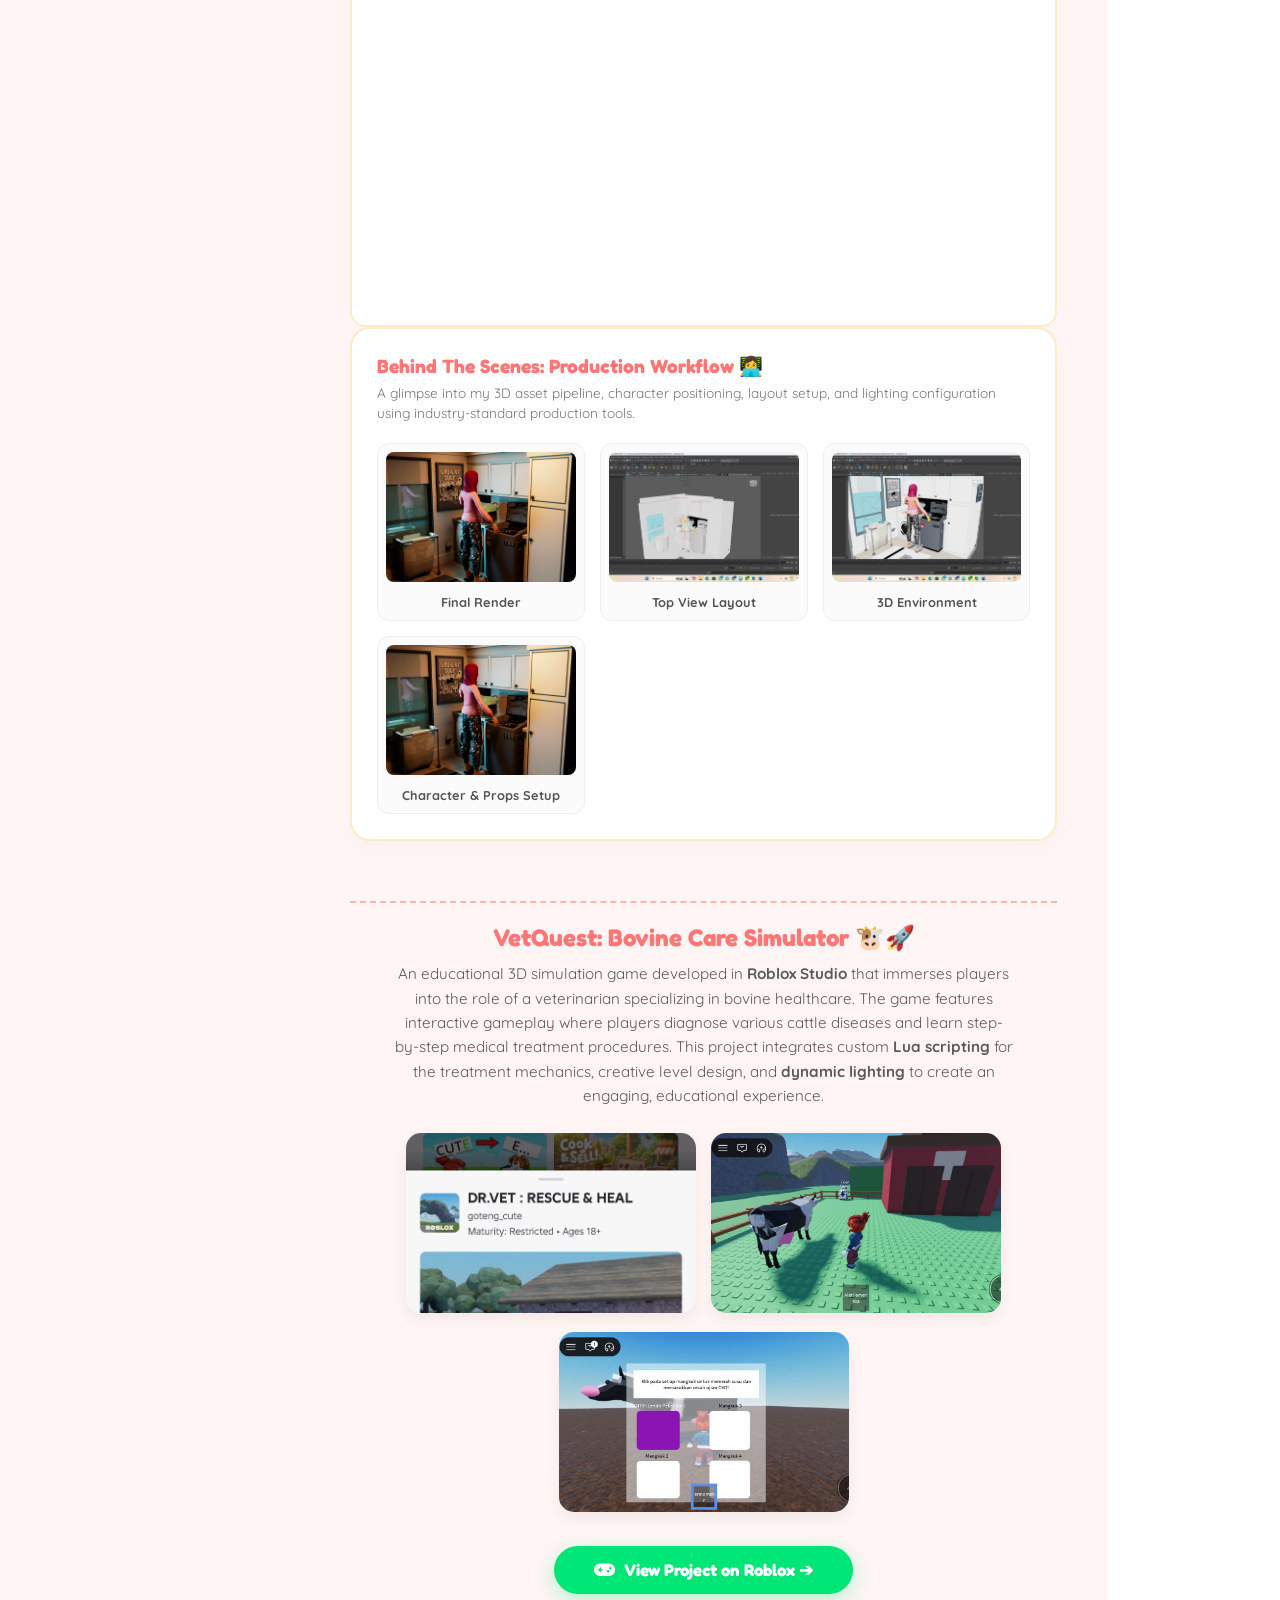
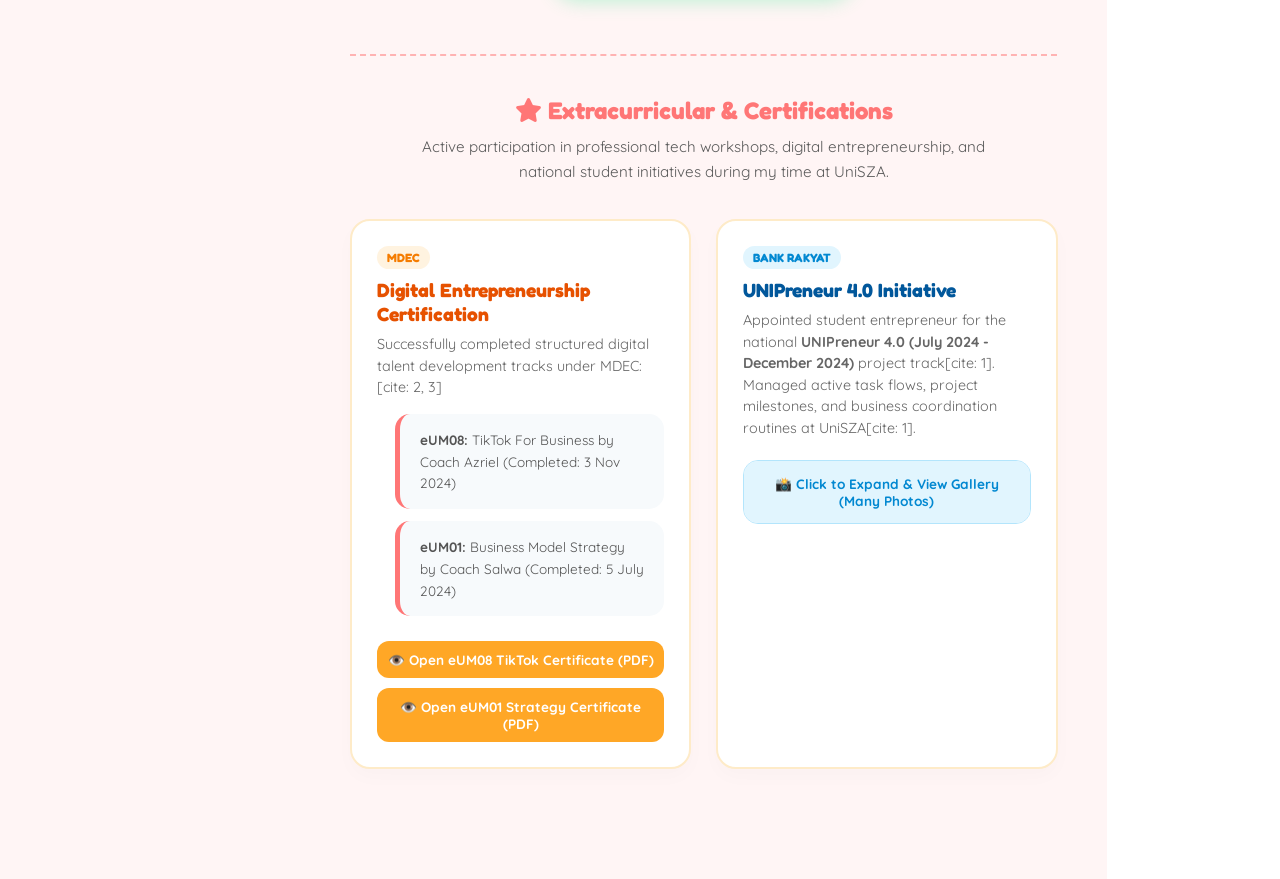
==== commit 9df02003: "Fix layout image extensions" ====
--- a/index.html
+++ b/index.html
@@ -114,6 +114,45 @@
                     <iframe src="https://www.youtube.com/embed/B2QJtBAmmrs" style="position: absolute; top: 0; left: 0; width: 100%; height: 100%; border: none;" allow="accelerometer; autoplay; clipboard-write; encrypted-media; gyroscope; picture-in-picture" allowfullscreen></iframe>
                 </div>
             </div>
+
+            <!-- 🌟 BAHAGIAN BAHARU: 3D ANIMATION PRODUCTION WORKFLOW (GAMBAR DARI image_4d7a0b.jpg) -->
+    <div style="background: #ffffff; padding: 25px; border-radius: 20px; border: 2px solid #feebc8; text-align: left; box-shadow: 0 8px 20px rgba(0,0,0,0.02);">
+        <h3 style="font-family: 'Fredoka', sans-serif; color: #ff7676; font-size: 1.2rem; margin-top: 0; margin-bottom: 5px;">Behind The Scenes: Production Workflow 👩‍💻</h3>
+        <p style="font-size: 0.85rem; color: #777; margin-bottom: 20px; line-height: 1.5;">
+            A glimpse into my 3D asset pipeline, character positioning, layout setup, and lighting configuration using industry-standard production tools.
+        </p>
+
+        <!-- Grid 4 Gambar Proses Pembikinan -->
+        <div style="display: grid; grid-template-columns: repeat(auto-fit, minmax(180px, 1fr)); gap: 15px;">
+            
+            <!-- Gambar 1: Final Render -->
+            <div style="background: #fbfbfb; border: 1px solid #eee; padding: 8px; border-radius: 12px; text-align: center;">
+                <img src="final render.png" alt="Final Render" style="width: 100%; height: 130px; object-fit: cover; border-radius: 8px;">
+                <p style="font-size: 0.8rem; font-weight: bold; color: #555; margin: 8px 0 2px 0;">Final Render</p>
+            </div>
+
+            <!-- Gambar 2: Pandangan Atas -->
+            <div style="background: #fbfbfb; border: 1px solid #eee; padding: 8px; border-radius: 12px; text-align: center;">
+                <img src="maya.png" alt="Top View Layout" style="width: 100%; height: 130px; object-fit: cover; border-radius: 8px;">
+                <p style="font-size: 0.8rem; font-weight: bold; color: #555; margin: 8px 0 2px 0;">Top View Layout</p>
+            </div>
+
+            <!-- Gambar 3: Maya Wireframe/Workspace 1 -->
+            <div style="background: #fbfbfb; border: 1px solid #eee; padding: 8px; border-radius: 12px; text-align: center;">
+                <!-- Fatin ganti nama fail di bawah mengikut nama sebenar fail screenshot maya Fatin -->
+                <img src="maya 2.png" alt="Workspace Wireframe" style="width: 100%; height: 130px; object-fit: cover; border-radius: 8px;">
+                <p style="font-size: 0.8rem; font-weight: bold; color: #555; margin: 8px 0 2px 0;">3D Environment</p>
+            </div>
+
+            <!-- Gambar 4: Maya Wireframe/Workspace 2 -->
+            <div style="background: #fbfbfb; border: 1px solid #eee; padding: 8px; border-radius: 12px; text-align: center;">
+                <!-- Fatin ganti nama fail di bawah mengikut nama sebenar fail screenshot maya Fatin -->
+                <img src="final render.png" alt="Character Rigging/Setup" style="width: 100%; height: 130px; object-fit: cover; border-radius: 8px;">
+                <p style="font-size: 0.8rem; font-weight: bold; color: #555; margin: 8px 0 2px 0;">Character & Props Setup</p>
+            </div>
+
+        </div>
+    </div>
         </section>
 
         <!-- ================= GAME Dev SECTION ================= -->
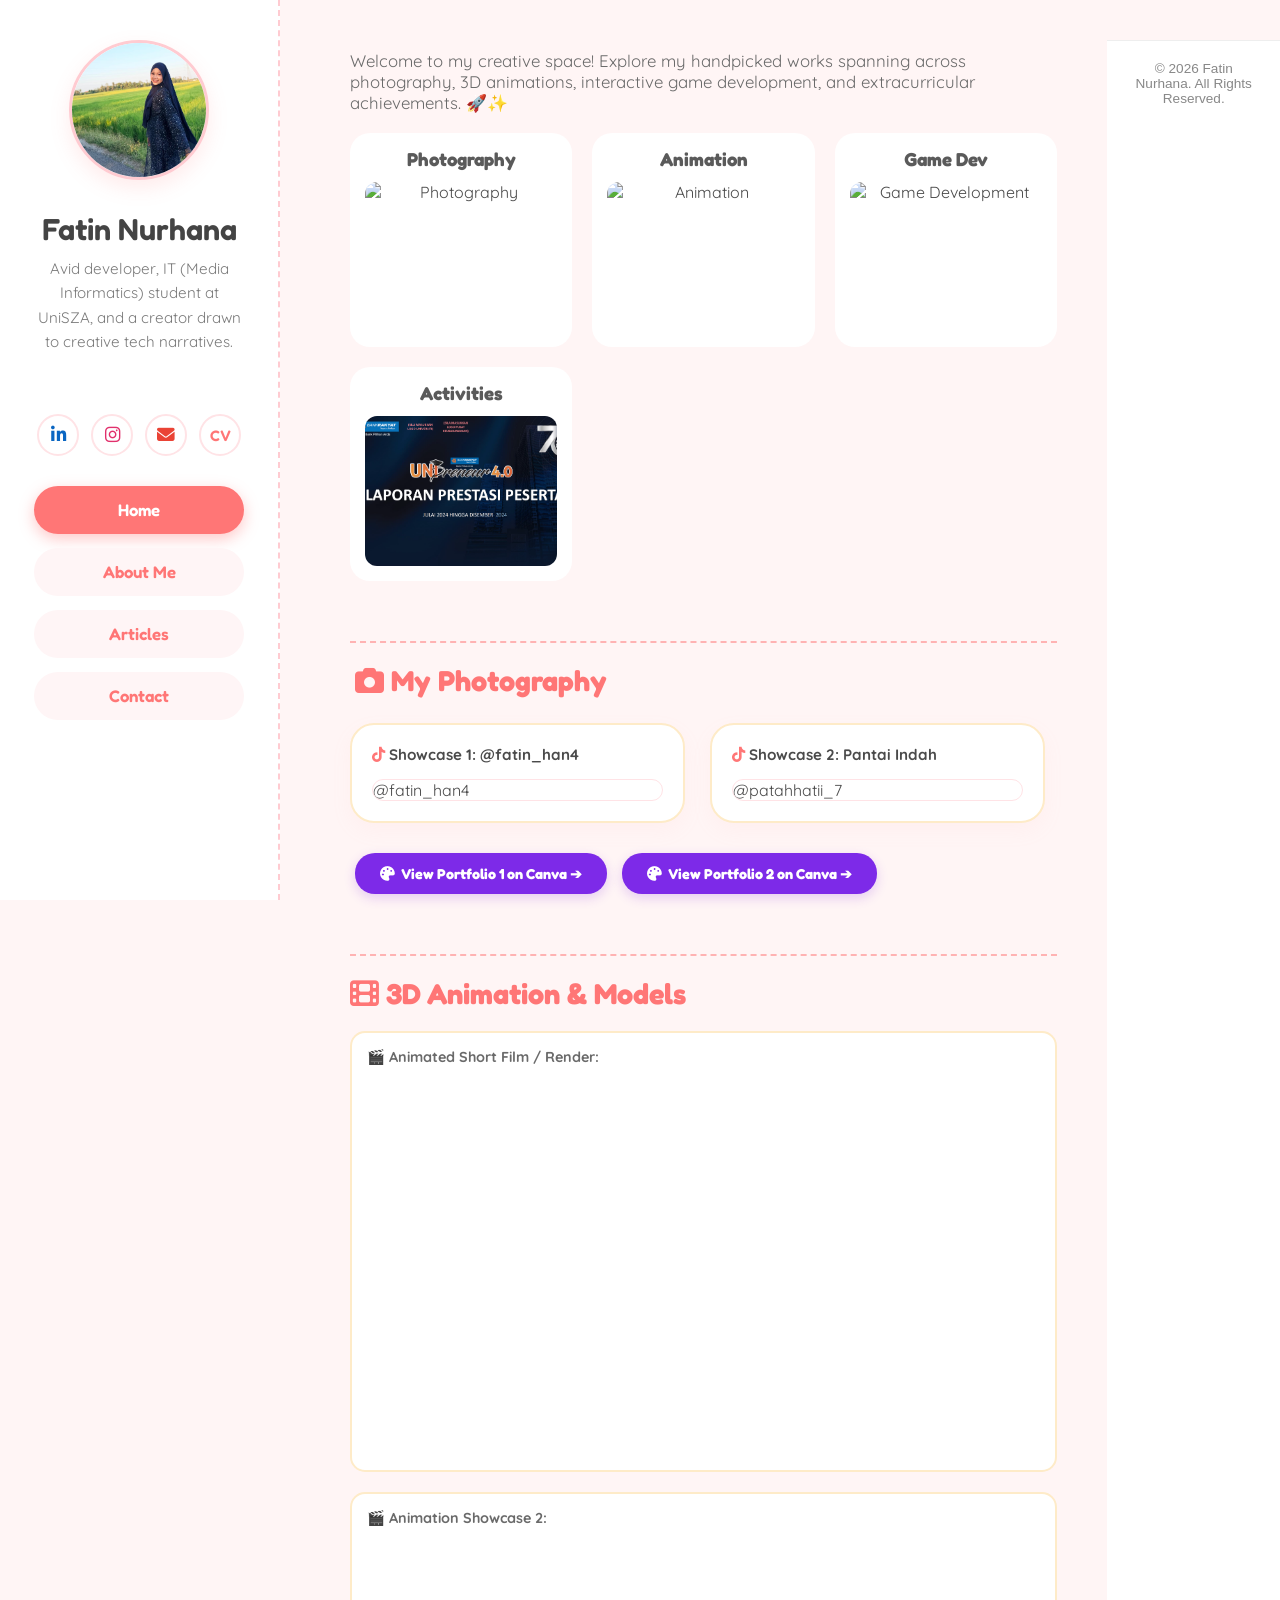
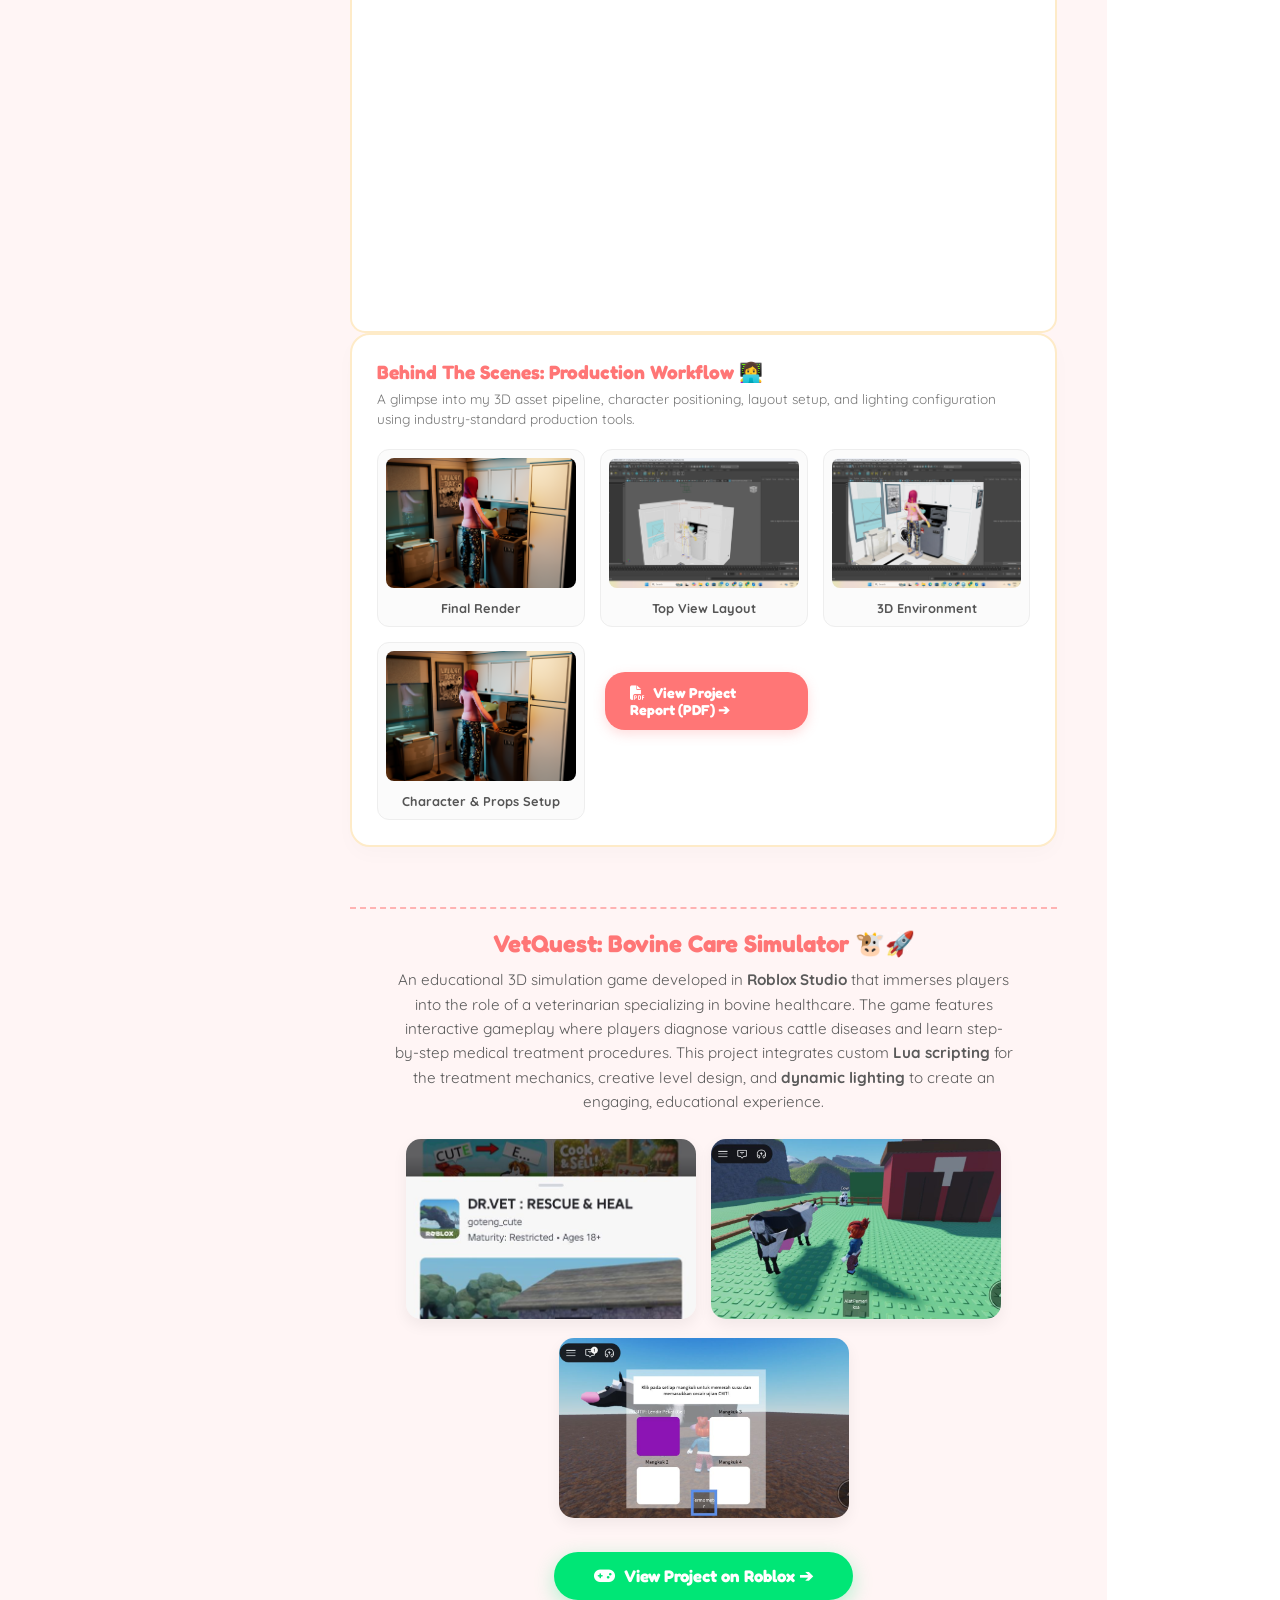
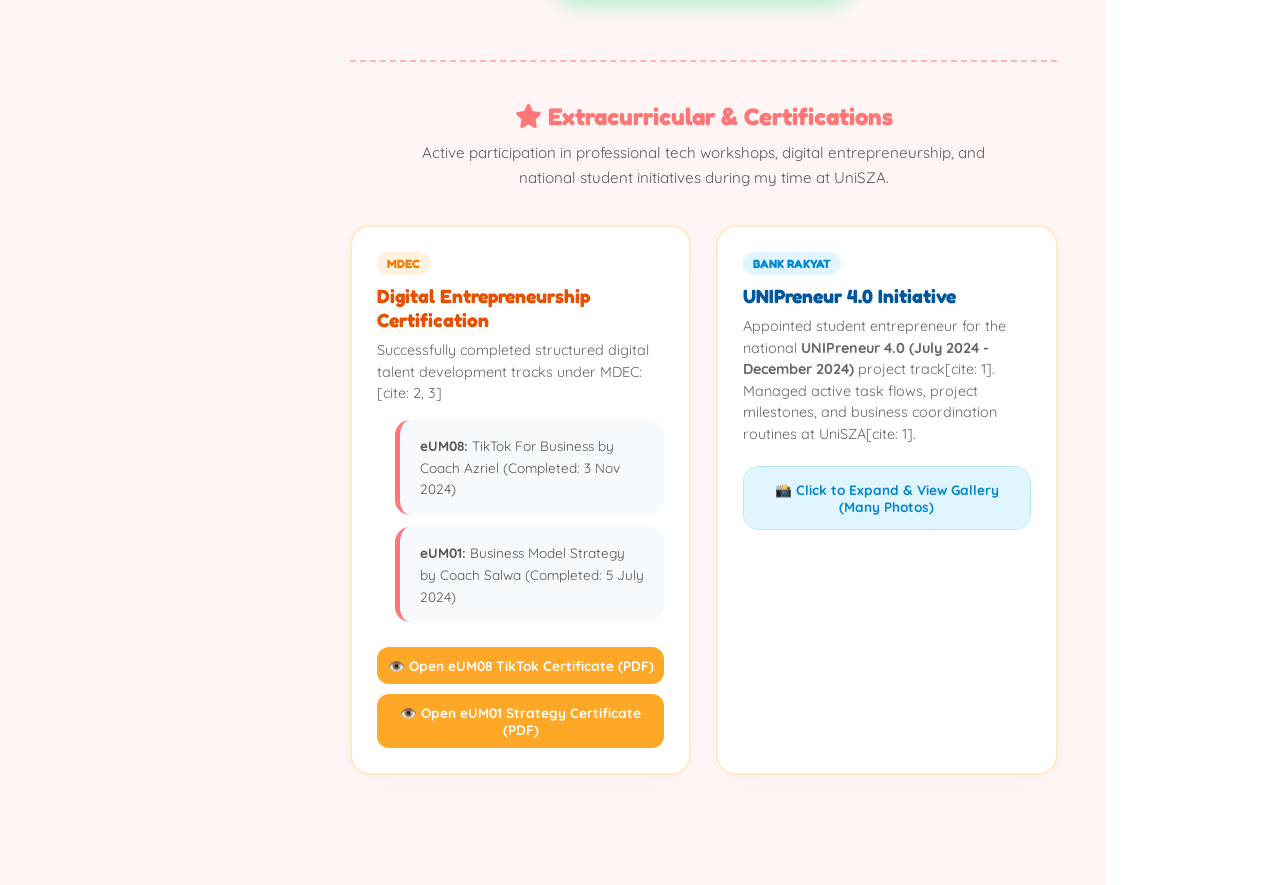
==== commit 5d6afeda: "Tambah kod baharu dan PDF portfolio animasi laundry Fatin" ====
--- a/index.html
+++ b/index.html
@@ -9,26 +9,52 @@
 </head>
 <body>
 
-    <aside class="sidebar">
-        <img src="about-me.jpeg" alt="Fatin Nurhana" class="profile-img">
-        
-        <h1>Fatin Nurhana</h1>
-        <p class="sidebar-bio">Avid developer, IT (Media Informatics) student at UniSZA, and a creator drawn to creative tech narratives.</p>
-        
-        <div class="social-icons">
-            <a href="https://www.linkedin.com/in/fatin-nurhana-554064405/" target="_blank" class="icon-btn linkedin"><i class="fab fa-linkedin-in"></i></a>
-            <a href="https://instagram.com/" target="_blank" class="icon-btn instagram"><i class="fab fa-instagram"></i></a>
-            <a href="mailto:fatinnurhana9@gmail.com" class="icon-btn email"><i class="fas fa-envelope"></i></a>
-            <a href="resume..pdf" target="_blank" class="icon-btn cv-btn">CV</a>
-        </div>
-
-        <nav class="sidebar-nav">
-            <a href="index.html">Home</a>
-            <a href="about.html">About Me</a>
-            <a href="blog.html">Articles</a>
-            <a href="contact.html">Contact</a>
-        </nav>
-    </aside>
+    <!-- 🌸 SIDEBAR IKUT SCREENSHOT KEDUA (100% SAMA & COMEL) -->
+<aside class="sidebar" style="width: 280px; background: #fff; padding: 40px 24px; height: 100vh; position: fixed; border-right: 2px dashed #ffcbd1; box-sizing: border-box; text-align: center;">
+    
+    <!-- Gambar Profil Bucu Pink -->
+    <img src="about-me.jpeg" alt="Fatin Nurhana" class="profile-img" style="width: 140px; height: 140px; border-radius: 50%; object-fit: cover; border: 3px solid #ffcbd1; box-shadow: 0 8px 20px rgba(255, 118, 118, 0.15); margin: 0 auto 10px auto; display: block;">
+    
+    <!-- Nama Kelabu Gelap & Font Fredoka -->
+    <h1 style="font-family: 'Fredoka', cursive; font-size: 1.9rem; color: #444444; margin: 20px 0 10px 0; font-weight: 600;">Fatin Nurhana</h1>
+    
+    <!-- Bio Media Informatics -->
+    <p class="sidebar-bio" style="font-size: 0.95rem; color: #7a7a7a; line-height: 1.6; margin-bottom: 30px; font-weight: 400; padding: 0 10px;">
+        Avid developer, IT (Media Informatics) student at UniSZA, and a creator drawn to creative tech narratives.
+    </p>
+    <!-- 📱 IKON SOSIAL MEDIA (Latar Putih, Border Pink, Warna Logo Asal) -->
+    <div class="social-icons" style="display: flex; gap: 12px; justify-content: center; margin: 30px 0;">
+        <!-- LinkedIn (Biru) -->
+        <a href="https://www.linkedin.com/in/fatin-nurhana-554064405/" target="_blank" style="width: 42px; height: 42px; border-radius: 50%; background: #ffffff; display: flex; align-items: center; justify-content: center; color: #0a66c2; text-decoration: none; border: 2px solid #ffe3e6; box-sizing: border-box; transition: all 0.2s;">
+            <i class="fab fa-linkedin-in" style="font-size: 1.1rem;"></i>
+        </a>
+        <!-- Instagram (Pink/Gradient) -->
+        <a href="https://instagram.com/" target="_blank" style="width: 42px; height: 42px; border-radius: 50%; background: #ffffff; display: flex; align-items: center; justify-content: center; color: #e1306c; text-decoration: none; border: 2px solid #ffe3e6; box-sizing: border-box; transition: all 0.2s;">
+            <i class="fab fa-instagram" style="font-size: 1.1rem;"></i>
+        </a>
+        <!-- Email (Merah) -->
+        <a href="mailto:fatin@example.com" style="width: 42px; height: 42px; border-radius: 50%; background: #ffffff; display: flex; align-items: center; justify-content: center; color: #ea4335; text-decoration: none; border: 2px solid #ffe3e6; box-sizing: border-box; transition: all 0.2s;">
+            <i class="fas fa-envelope" style="font-size: 1.1rem;"></i>
+        </a>
+        <!-- CV (Text Terapung Pink) -->
+        <a href="resume..pdf" download="Resume_Fatin.pdf" style="width: 42px; height: 42px; border-radius: 50%; background: #ffffff; display: flex; align-items: center; justify-content: center; color: #ff7676; text-decoration: none; border: 2px solid #ffe3e6; box-sizing: border-box; font-size: 0.95rem; font-weight: 600; font-family: 'Fredoka', cursive; transition: all 0.2s;">CV</a>
+    </div>
+
+    <!-- 🎛️ MENU KAPSUL UNTUK PAGE: INDEX.HTML (HOME ACTIVE) -->
+<nav class="sidebar-nav" style="display: flex; flex-direction: column; gap: 14px; padding: 0 10px;">
+    
+    <!-- ⭐ Butang HOME sekarang MENYALA PINK PEKAT + SHADOW -->
+    <a href="index.html" class="active" style="display: block; padding: 14px 20px; color: #ffffff; text-decoration: none; border-radius: 25px; background: #ff7676; font-weight: 600; font-family: 'Fredoka', cursive; font-size: 1.05rem; box-shadow: 0 5px 15px rgba(255, 118, 118, 0.4);">Home</a>
+    
+    <!-- Butang lain tukar jadi pink lembut semula -->
+    <a href="about.html" style="display: block; padding: 14px 20px; color: #ff7676; text-decoration: none; border-radius: 25px; background: #fff5f6; font-weight: 600; font-family: 'Fredoka', cursive; font-size: 1.05rem;">About Me</a>
+    
+    <a href="blog.html" style="display: block; padding: 14px 20px; color: #ff7676; text-decoration: none; border-radius: 25px; background: #fff5f6; font-weight: 600; font-family: 'Fredoka', cursive; font-size: 1.05rem;">Articles</a>
+    
+    <a href="contact.html" style="display: block; padding: 14px 20px; color: #ff7676; text-decoration: none; border-radius: 25px; background: #fff5f6; font-weight: 600; font-family: 'Fredoka', cursive; font-size: 1.05rem;">Contact</a>
+
+</nav>
+</aside>
 
     <main>
         <p class="home-intro">
@@ -73,29 +99,60 @@
         </div>
 
         <!-- ================= PHOTOGRAPHY SECTION ================= -->
-        <section id="photography-section" style="margin-top: 60px; padding-top: 20px; border-top: 2px dashed #ffb3b3;">
-            <h2 style="font-family: 'Fredoka', cursive; color: #ff7676; margin-bottom: 20px;"><i class="fas fa-camera"></i> My Photography</h2>
-            <div style="background: #ffffff; padding: 20px; border-radius: 20px; border: 2px solid #feebc8; max-width: 325px; margin: 0 auto; box-shadow: 0 8px 20px rgba(255, 179, 179, 0.1);">
-                <p style="font-weight: bold; margin-bottom: 15px; font-size: 0.95rem; text-align: left; color: #4a4a4a;">
-                    <i class="fab fa-tiktok" style="color: #ff7676;"></i> Photography Showcase:
-                </p>
-                <blockquote class="tiktok-embed" cite="https://www.tiktok.com/@fatin_han4/video/7587849596773076242" data-video-id="7587849596773076242" style="max-width: 605px; min-width: 325px; margin: 0; padding: 0;">
+        <section id="photography-section" style="margin-top: 60px; padding-top: 20px; border-top: 2px dashed #ffb3b3; text-align: left;">
+    
+    <!-- Tajuk Rapat ke Kiri -->
+    <h2 style="font-family: 'Fredoka', cursive; color: #ff7676; margin-bottom: 25px; padding-left: 5px;">
+        <i class="fas fa-camera"></i> My Photography
+    </h2>
+
+    <!-- 📦 BOX UTAMA (Mengatur kad secara melintang & rapat ke kiri) -->
+    <div style="display: flex; flex-direction: row; flex-wrap: wrap; gap: 25px; justify-content: flex-start; align-items: flex-start; width: 100%; box-sizing: border-box;">
+
+        <!-- 🎥 KAD VIDEO 1 (Duduk Belah Kiri) -->
+        <div style="background: #ffffff; padding: 20px; border-radius: 24px; border: 2px solid #feebc8; width: 335px; box-shadow: 0 8px 20px rgba(255, 179, 179, 0.08); box-sizing: border-box; flex-shrink: 0;">
+            <p style="font-weight: bold; margin-top: 0; margin-bottom: 15px; font-size: 0.95rem; color: #4a4a4a;">
+                <i class="fab fa-tiktok" style="color: #ff7676;"></i> Showcase 1: @fatin_han4
+            </p>
+            <div style="border-radius: 14px; overflow: hidden; border: 1px solid #ffe3e6;">
+                <blockquote class="tiktok-embed" cite="https://www.tiktok.com/@fatin_han4/video/7587849596773076242" data-video-id="7587849596773076242" style="max-width: 100%; min-width: 100%; margin: 0; padding: 0;">
                     <section>
                         <a target="_blank" title="@fatin_han4" href="https://www.tiktok.com/@fatin_han4?refer=embed">@fatin_han4</a>
                     </section>
                 </blockquote>
-                <script async src="https://www.tiktok.com/embed.js"></script>
-            </div>
-
-            <div style="margin-top: 20px; padding-top: 15px; text-align: center;">
-                <a href="https://canva.link/ca6q1qrzv9qee9q" target="_blank" style="display: inline-block; background: #7d2ae8; color: white; font-family: 'Fredoka', sans-serif; font-weight: bold; padding: 10px 25px; border-radius: 20px; text-decoration: none; font-size: 0.9rem; box-shadow: 0 4px 12px rgba(125, 42, 232, 0.2); margin-right: 10px;">
-                    <i class="fas fa-palette" style="margin-right: 6px;"></i> View Portfolio 1 on Canva ➔
-                </a>
-                <a href="https://canva.link/xvh9irbp7a5964m" target="_blank" style="display: inline-block; background: #7d2ae8; color: white; font-family: 'Fredoka', sans-serif; font-weight: bold; padding: 10px 25px; border-radius: 20px; text-decoration: none; font-size: 0.9rem; box-shadow: 0 4px 12px rgba(125, 42, 232, 0.2);">
-                    <i class="fas fa-palette" style="margin-right: 6px;"></i> View Portfolio 2 on Canva ➔
-                </a>
-            </div>
-        </section>
+            </div>
+        </div>
+
+        <!-- 🎥 KAD VIDEO 2 (Duduk Sebelah Kanan Video 1) -->
+        <div style="background: #ffffff; padding: 20px; border-radius: 24px; border: 2px solid #feebc8; width: 335px; box-shadow: 0 8px 20px rgba(255, 179, 179, 0.08); box-sizing: border-box; flex-shrink: 0;">
+            <p style="font-weight: bold; margin-top: 0; margin-bottom: 15px; font-size: 0.95rem; color: #4a4a4a;">
+                <i class="fab fa-tiktok" style="color: #ff7676;"></i> Showcase 2: Pantai Indah
+            </p>
+            <div style="border-radius: 14px; overflow: hidden; border: 1px solid #ffe3e6;">
+                <blockquote class="tiktok-embed" cite="https://www.tiktok.com/@patahhatii_7/video/7604196751700020500" data-video-id="7604196751700020500" style="max-width: 100%; min-width: 100%; margin: 0; padding: 0;">
+                    <section>
+                        <a target="_blank" title="@patahhatii_7" href="https://www.tiktok.com/@patahhatii_7?refer=embed">@patahhatii_7</a>
+                    </section>
+                </blockquote>
+            </div>
+        </div>
+
+    </div>
+
+    <!-- Skrip di-load sekali sahaja di bawah kelompok video -->
+    <script async src="https://www.tiktok.com/embed.js"></script>
+
+    <!-- 🎨 BUTANG CANVA (Diletakkan rapat ke kiri juga supaya selari) -->
+    <div style="margin-top: 30px; text-align: left; padding-left: 5px; display: flex; flex-wrap: wrap; gap: 15px;">
+        <a href="https://canva.link/ca6q1qrzv9qee9q" target="_blank" style="display: inline-block; background: #7d2ae8; color: white; font-family: 'Fredoka', sans-serif; font-weight: bold; padding: 12px 25px; border-radius: 20px; text-decoration: none; font-size: 0.9rem; box-shadow: 0 4px 12px rgba(125, 42, 232, 0.2);">
+            <i class="fas fa-palette" style="margin-right: 6px;"></i> View Portfolio 1 on Canva ➔
+        </a>
+        <a href="https://canva.link/xvh9irbp7a5964m" target="_blank" style="display: inline-block; background: #7d2ae8; color: white; font-family: 'Fredoka', sans-serif; font-weight: bold; padding: 12px 25px; border-radius: 20px; text-decoration: none; font-size: 0.9rem; box-shadow: 0 4px 12px rgba(125, 42, 232, 0.2);">
+            <i class="fas fa-palette" style="margin-right: 6px;"></i> View Portfolio 2 on Canva ➔
+        </a>
+    </div>
+
+</section>
 
         <!-- ================= ANIMATION SECTION ================= -->
         <section id="animation-section" style="margin-top: 60px; padding-top: 20px; border-top: 2px dashed #ffb3b3;">
@@ -150,6 +207,14 @@
                 <img src="final render.png" alt="Character Rigging/Setup" style="width: 100%; height: 130px; object-fit: cover; border-radius: 8px;">
                 <p style="font-size: 0.8rem; font-weight: bold; color: #555; margin: 8px 0 2px 0;">Character & Props Setup</p>
             </div>
+
+            <!-- 📄 BUTANG KHAS UNTUK PDF REPORT FATIN (Rapat ke kiri & Tema Pink) -->
+    <div style="margin-top: 30px; text-align: left; padding-left: 5px;">
+        <!-- 💡 Sila pastikan nama fail PDF Fatin sama dengan nama di dalam href="..." di bawah -->
+        <a href="porfolio animation laundry.pdf" target="_blank" download style="display: inline-block; background: #ff7676; color: white; font-family: 'Fredoka', sans-serif; font-weight: bold; padding: 12px 25px; border-radius: 20px; text-decoration: none; font-size: 0.9rem; box-shadow: 0 4px 12px rgba(255, 118, 118, 0.25); transition: all 0.2s;">
+            <i class="fas fa-file-pdf" style="margin-right: 8px;"></i> View Project Report (PDF) ➔
+        </a>
+    </div>
 
         </div>
     </div>
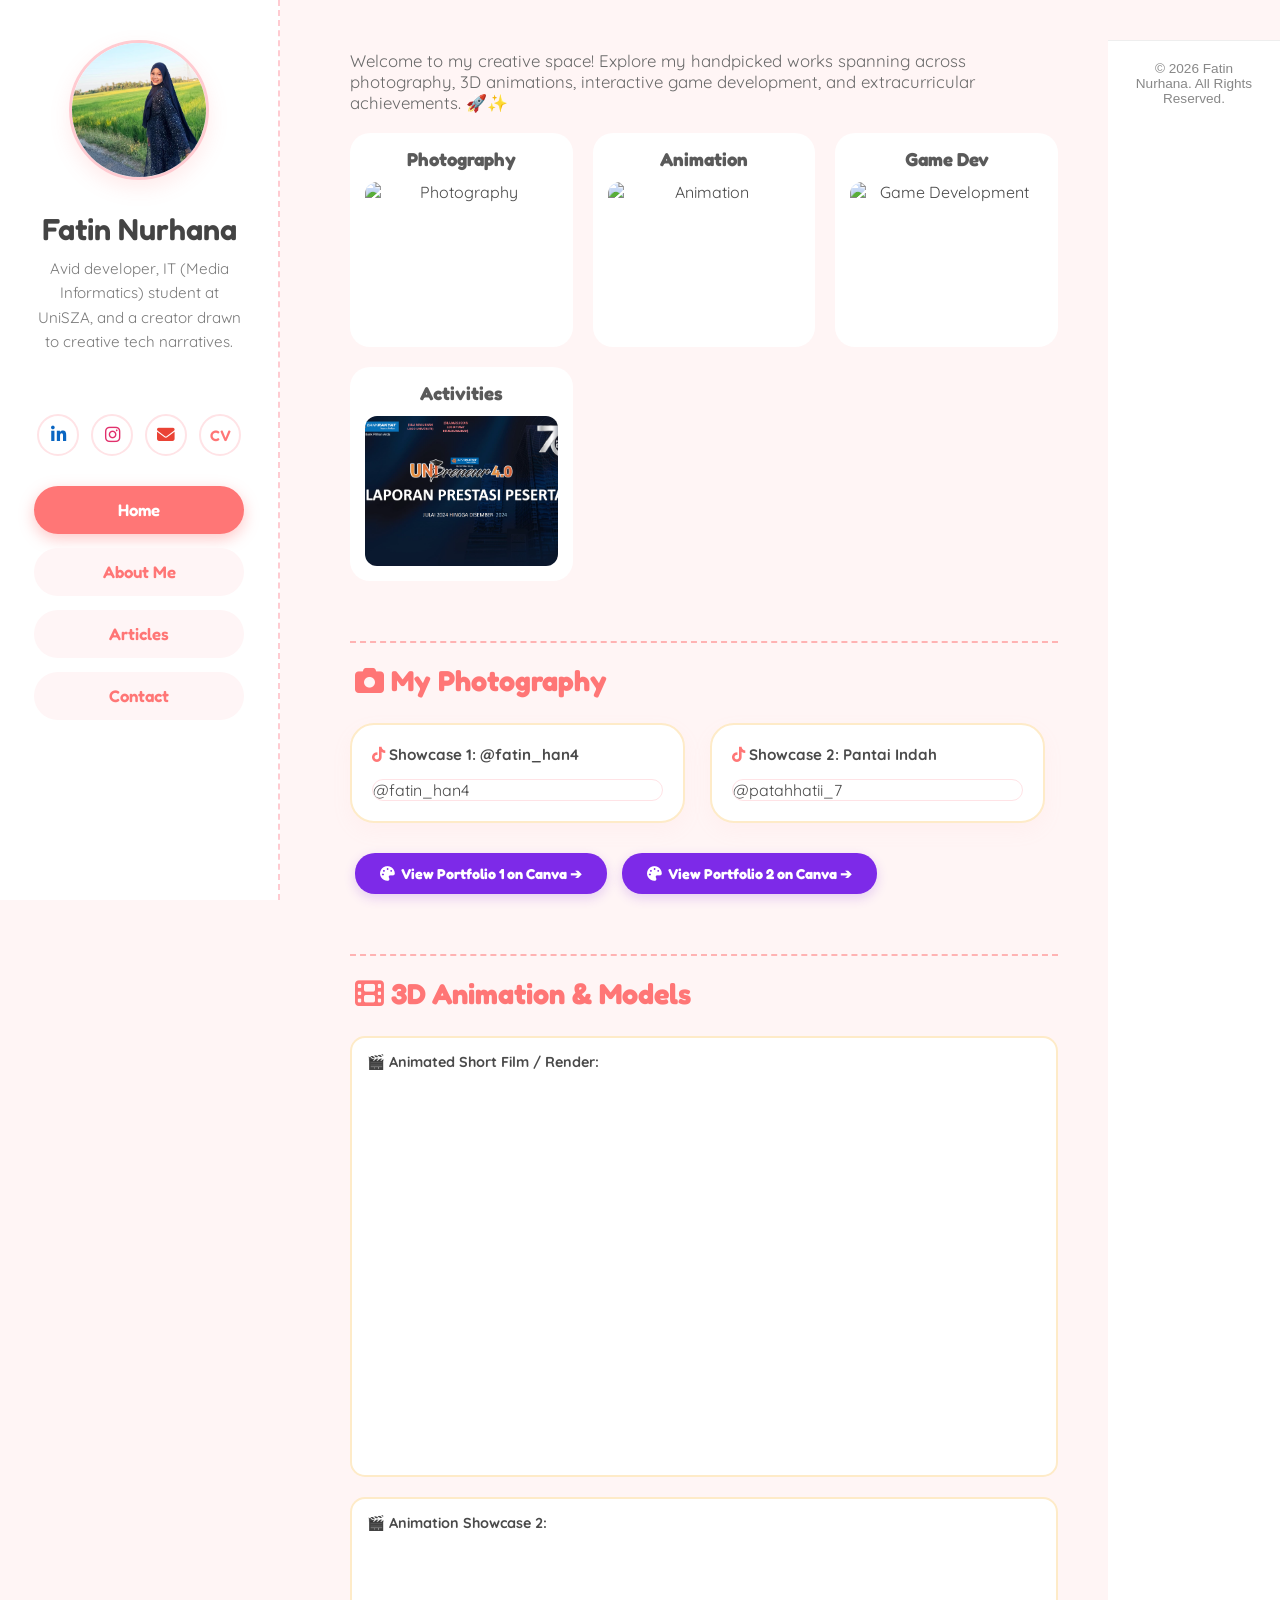
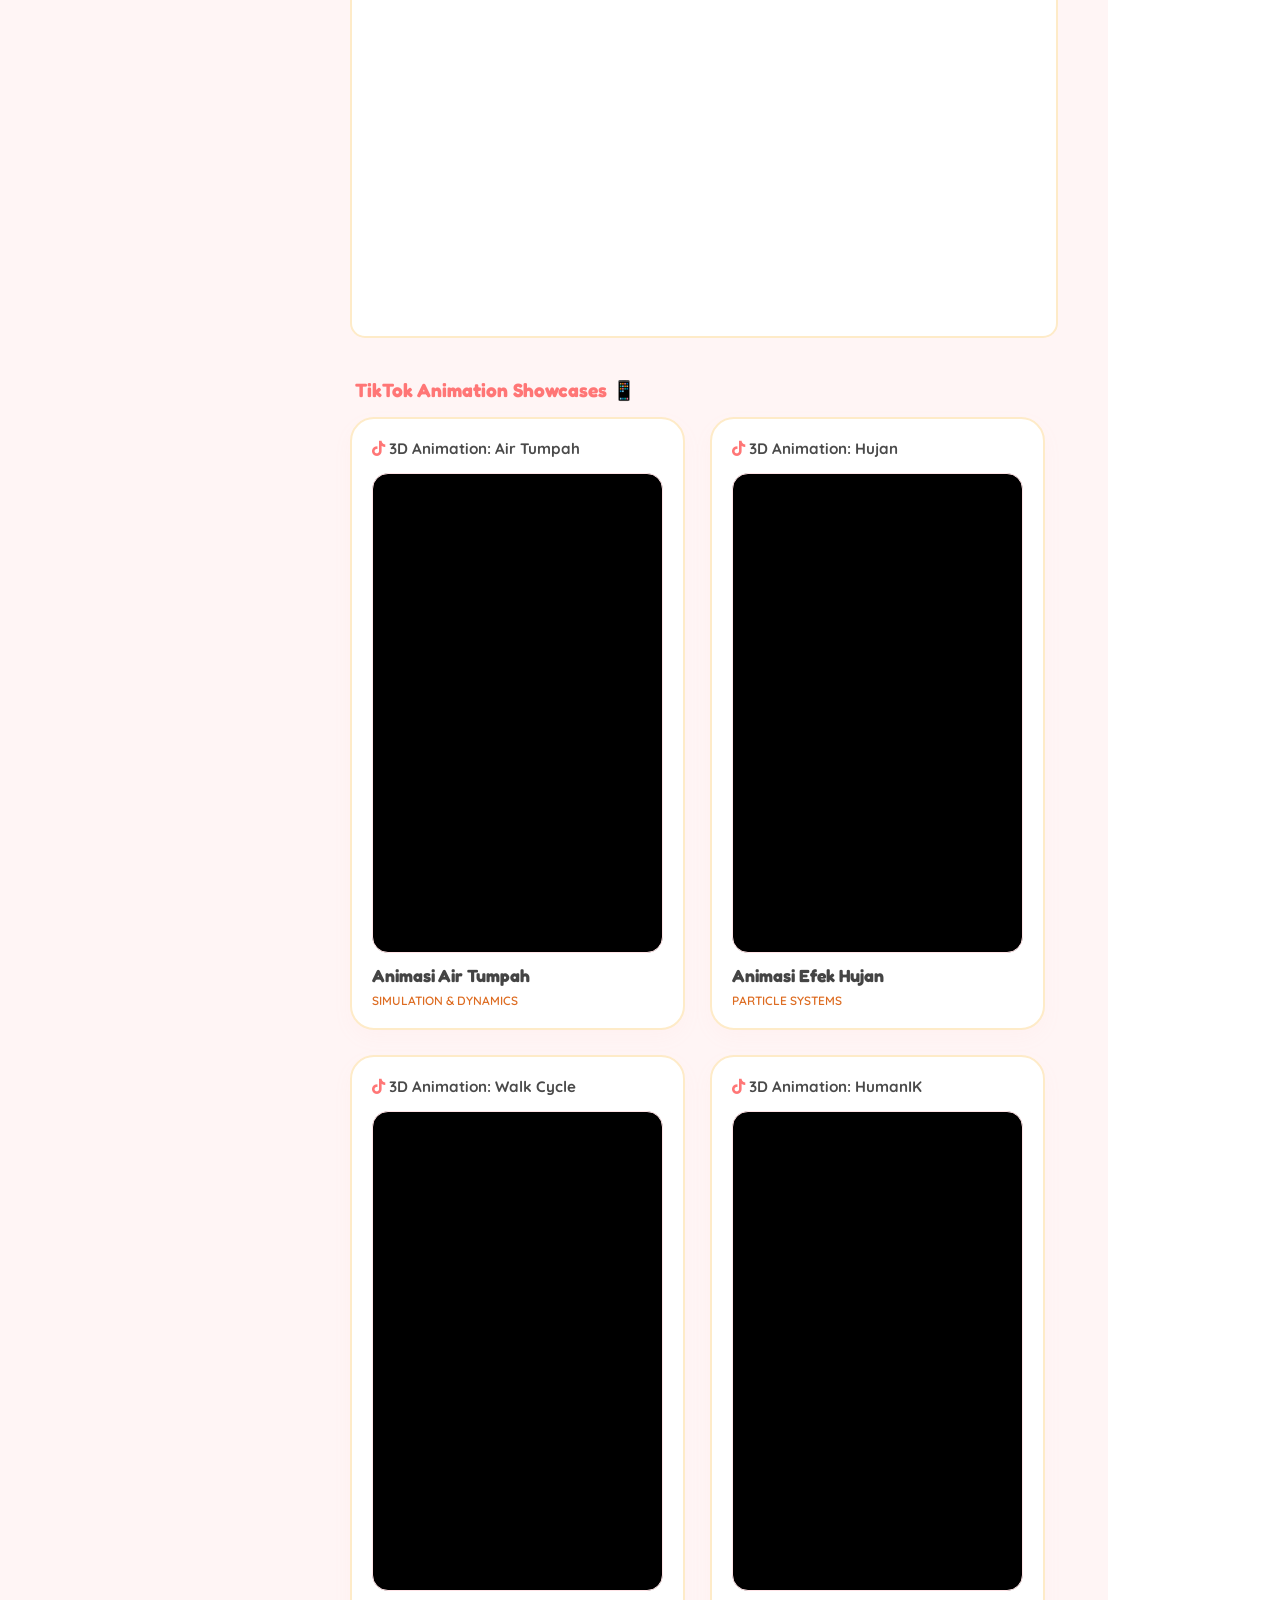
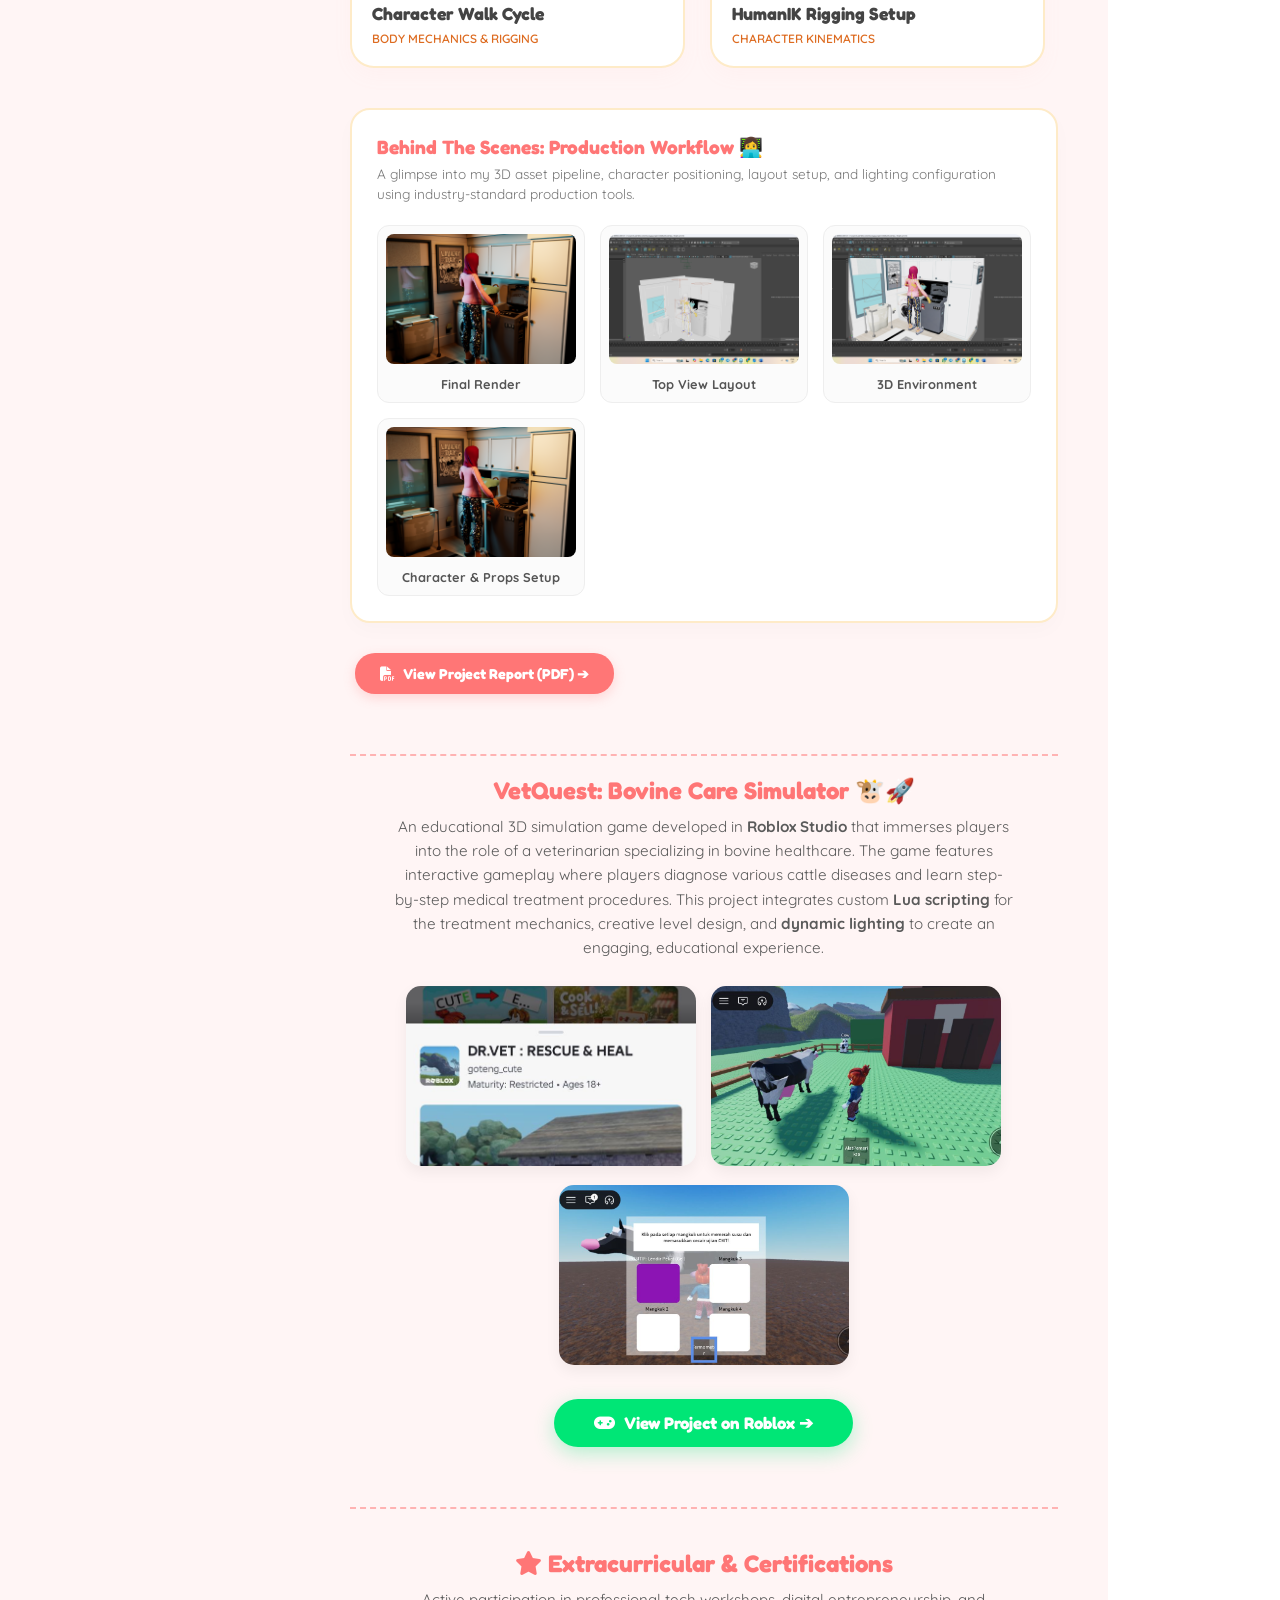
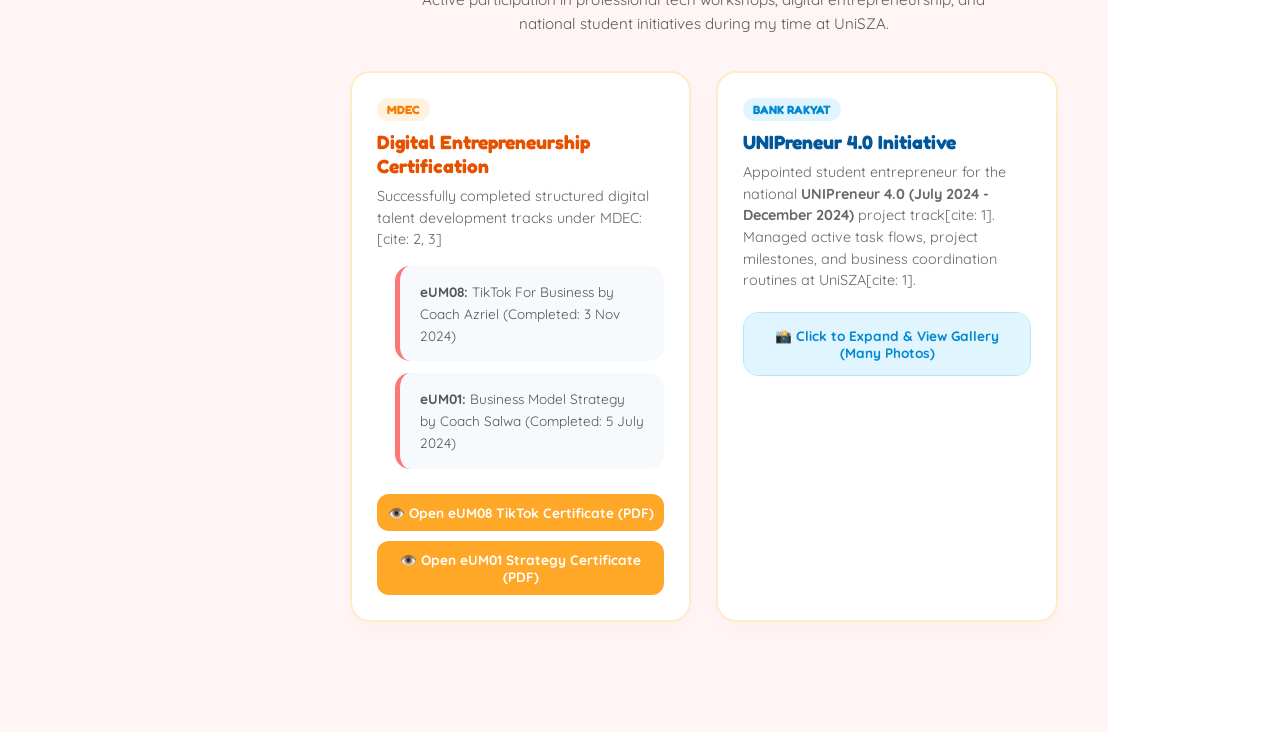
==== commit d042dfbf: "Fix layout bugs dan gabung semua video YouTube + TikTok" ====
--- a/index.html
+++ b/index.html
@@ -155,25 +155,81 @@
 </section>
 
         <!-- ================= ANIMATION SECTION ================= -->
-        <section id="animation-section" style="margin-top: 60px; padding-top: 20px; border-top: 2px dashed #ffb3b3;">
-            <h2 style="font-family: 'Fredoka', cursive; color: #ff7676; margin-bottom: 20px;"><i class="fas fa-film"></i> 3D Animation & Models</h2>
-            
-            <div style="background: #ffffff; padding: 15px; border-radius: 15px; border: 2px solid #feebc8; margin-bottom: 20px;">
-                <p style="font-weight: bold; margin-bottom: 10px; font-size: 0.9rem;">🎬 Animated Short Film / Render:</p>
-                <div style="position: relative; padding-bottom: 56.25%; height: 0; overflow: hidden; border-radius: 10px;">
-                    <iframe src="https://www.youtube.com/embed/KprxuE1EbSo" style="position: absolute; top: 0; left: 0; width: 100%; height: 100%; border: none;" allow="accelerometer; autoplay; clipboard-write; encrypted-media; gyroscope; picture-in-picture" allowfullscreen></iframe>
-                </div>
-            </div>
-
-            <div style="background: #ffffff; padding: 15px; border-radius: 15px; border: 2px solid #feebc8;">
-                <p style="font-weight: bold; margin-bottom: 10px; font-size: 0.9rem;">🎬 Animation Showcase 2:</p>
-                <div style="position: relative; padding-bottom: 56.25%; height: 0; overflow: hidden; border-radius: 10px;">
-                    <iframe src="https://www.youtube.com/embed/B2QJtBAmmrs" style="position: absolute; top: 0; left: 0; width: 100%; height: 100%; border: none;" allow="accelerometer; autoplay; clipboard-write; encrypted-media; gyroscope; picture-in-picture" allowfullscreen></iframe>
-                </div>
-            </div>
-
-            <!-- 🌟 BAHAGIAN BAHARU: 3D ANIMATION PRODUCTION WORKFLOW (GAMBAR DARI image_4d7a0b.jpg) -->
-    <div style="background: #ffffff; padding: 25px; border-radius: 20px; border: 2px solid #feebc8; text-align: left; box-shadow: 0 8px 20px rgba(0,0,0,0.02);">
+        <section id="animation-section" style="margin-top: 60px; padding-top: 20px; border-top: 2px dashed #ffb3b3; text-align: left;">
+    
+    <!-- 🎬 TAJUK BAHAGIAN ANIMASI -->
+    <h2 style="font-family: 'Fredoka', cursive; color: #ff7676; margin-bottom: 25px; padding-left: 5px;">
+        <i class="fas fa-film"></i> 3D Animation & Models
+    </h2>
+
+    <!-- 📺 KUMPULAN 1: VIDEO YOUTUBE (SHORT FILM & SHOWCASE) -->
+    <div style="margin-bottom: 40px; display: flex; flex-direction: column; gap: 20px;">
+        <!-- YouTube 1 -->
+        <div style="background: #ffffff; padding: 15px; border-radius: 15px; border: 2px solid #feebc8; box-sizing: border-box;">
+            <p style="font-weight: bold; margin-top: 0; margin-bottom: 10px; font-size: 0.9rem; color: #4a4a4a;">🎬 Animated Short Film / Render:</p>
+            <div style="position: relative; padding-bottom: 56.25%; height: 0; overflow: hidden; border-radius: 10px;">
+                <iframe src="https://www.youtube.com/embed/KprxuE1EbSo" style="position: absolute; top: 0; left: 0; width: 100%; height: 100%; border: none;" allow="accelerometer; autoplay; clipboard-write; encrypted-media; gyroscope; picture-in-picture" allowfullscreen></iframe>
+            </div>
+        </div>
+
+        <!-- YouTube 2 -->
+        <div style="background: #ffffff; padding: 15px; border-radius: 15px; border: 2px solid #feebc8; box-sizing: border-box;">
+            <p style="font-weight: bold; margin-top: 0; margin-bottom: 10px; font-size: 0.9rem; color: #4a4a4a;">🎬 Animation Showcase 2:</p>
+            <div style="position: relative; padding-bottom: 56.25%; height: 0; overflow: hidden; border-radius: 10px;">
+                <iframe src="https://www.youtube.com/embed/B2QJtBAmmrs" style="position: absolute; top: 0; left: 0; width: 100%; height: 100%; border: none;" allow="accelerometer; autoplay; clipboard-write; encrypted-media; gyroscope; picture-in-picture" allowfullscreen></iframe>
+            </div>
+        </div>
+    </div>
+
+    <!-- 📱 KUMPULAN 2: 5 VIDEO TIKTOK (Susun Tegak/Melintang Secara Automatik) -->
+    <h3 style="font-family: 'Fredoka', sans-serif; color: #ff7676; font-size: 1.2rem; margin-bottom: 15px; padding-left: 5px;">TikTok Animation Showcases 📱</h3>
+    <div style="display: flex; flex-direction: row; flex-wrap: wrap; gap: 25px; justify-content: flex-start; align-items: flex-start; width: 100%; box-sizing: border-box; margin-bottom: 40px;">
+
+
+        <!-- 🎥 Kad TikTok 2: Air Tumpah -->
+        <div style="background: #ffffff; padding: 20px; border-radius: 24px; border: 2px solid #feebc8; width: 335px; box-shadow: 0 8px 20px rgba(255, 179, 179, 0.05); box-sizing: border-box; flex-shrink: 0;">
+            <p style="font-weight: bold; margin-top: 0; margin-bottom: 15px; font-size: 0.95rem; color: #4a4a4a;"><i class="fab fa-tiktok" style="color: #ff7676;"></i> 3D Animation: Air Tumpah</p>
+            <div style="border-radius: 16px; overflow: hidden; background: #000; border: 1px solid #ffe3e6; position: relative; height: 480px;">
+                <iframe src="https://www.tiktok.com/embed/v2/7647888102895144213" style="position: absolute; top: 0; left: 0; width: 100%; height: 100%; border: none;" allowfullscreen></iframe>
+            </div>
+            <h4 style="font-family: 'Fredoka', cursive; color: #444444; margin: 12px 0 5px 0; font-size: 1.1rem; line-height: 1.3;">Animasi Air Tumpah</h4>
+            <p style="color: #dd6b20; font-size: 0.75rem; font-weight: 600; margin: 0; text-transform: uppercase;">Simulation & Dynamics</p>
+        </div>
+
+        <!-- 🎥 Kad TikTok 3: Hujan -->
+        <div style="background: #ffffff; padding: 20px; border-radius: 24px; border: 2px solid #feebc8; width: 335px; box-shadow: 0 8px 20px rgba(255, 179, 179, 0.05); box-sizing: border-box; flex-shrink: 0;">
+            <p style="font-weight: bold; margin-top: 0; margin-bottom: 15px; font-size: 0.95rem; color: #4a4a4a;"><i class="fab fa-tiktok" style="color: #ff7676;"></i> 3D Animation: Hujan</p>
+            <div style="border-radius: 16px; overflow: hidden; background: #000; border: 1px solid #ffe3e6; position: relative; height: 480px;">
+                <iframe src="https://www.tiktok.com/embed/v2/7647889312066850068" style="position: absolute; top: 0; left: 0; width: 100%; height: 100%; border: none;" allowfullscreen></iframe>
+            </div>
+            <h4 style="font-family: 'Fredoka', cursive; color: #444444; margin: 12px 0 5px 0; font-size: 1.1rem; line-height: 1.3;">Animasi Efek Hujan</h4>
+            <p style="color: #dd6b20; font-size: 0.75rem; font-weight: 600; margin: 0; text-transform: uppercase;">Particle Systems</p>
+        </div>
+
+        <!-- 🎥 Kad TikTok 4: Walk Cycle -->
+        <div style="background: #ffffff; padding: 20px; border-radius: 24px; border: 2px solid #feebc8; width: 335px; box-shadow: 0 8px 20px rgba(255, 179, 179, 0.05); box-sizing: border-box; flex-shrink: 0;">
+            <p style="font-weight: bold; margin-top: 0; margin-bottom: 15px; font-size: 0.95rem; color: #4a4a4a;"><i class="fab fa-tiktok" style="color: #ff7676;"></i> 3D Animation: Walk Cycle</p>
+            <div style="border-radius: 16px; overflow: hidden; background: #000; border: 1px solid #ffe3e6; position: relative; height: 480px;">
+                <iframe src="https://www.tiktok.com/embed/v2/7647892507761675540" style="position: absolute; top: 0; left: 0; width: 100%; height: 100%; border: none;" allowfullscreen></iframe>
+            </div>
+            <h4 style="font-family: 'Fredoka', cursive; color: #444444; margin: 12px 0 5px 0; font-size: 1.1rem; line-height: 1.3;">Character Walk Cycle</h4>
+            <p style="color: #dd6b20; font-size: 0.75rem; font-weight: 600; margin: 0; text-transform: uppercase;">Body Mechanics & Rigging</p>
+        </div>
+
+        <!-- 🎥 Kad TikTok 5: HumanIK -->
+        <div style="background: #ffffff; padding: 20px; border-radius: 24px; border: 2px solid #feebc8; width: 335px; box-shadow: 0 8px 20px rgba(255, 179, 179, 0.05); box-sizing: border-box; flex-shrink: 0;">
+            <p style="font-weight: bold; margin-top: 0; margin-bottom: 15px; font-size: 0.95rem; color: #4a4a4a;"><i class="fab fa-tiktok" style="color: #ff7676;"></i> 3D Animation: HumanIK</p>
+            <div style="border-radius: 16px; overflow: hidden; background: #000; border: 1px solid #ffe3e6; position: relative; height: 480px;">
+                <iframe src="https://www.tiktok.com/embed/v2/7647895512519085333" style="position: absolute; top: 0; left: 0; width: 100%; height: 100%; border: none;" allowfullscreen></iframe>
+            </div>
+            <h4 style="font-family: 'Fredoka', cursive; color: #444444; margin: 12px 0 5px 0; font-size: 1.1rem; line-height: 1.3;">HumanIK Rigging Setup</h4>
+            <p style="color: #dd6b20; font-size: 0.75rem; font-weight: 600; margin: 0; text-transform: uppercase;">Character Kinematics</p>
+        </div>
+
+    </div>
+
+    <!-- 🌟 BAHAGIAN: 3D ANIMATION PRODUCTION WORKFLOW (Grid Diperbetulkan) -->
+    <div style="background: #ffffff; padding: 25px; border-radius: 20px; border: 2px solid #feebc8; text-align: left; box-shadow: 0 8px 20px rgba(0,0,0,0.02); margin-bottom: 30px;">
         <h3 style="font-family: 'Fredoka', sans-serif; color: #ff7676; font-size: 1.2rem; margin-top: 0; margin-bottom: 5px;">Behind The Scenes: Production Workflow 👩‍💻</h3>
         <p style="font-size: 0.85rem; color: #777; margin-bottom: 20px; line-height: 1.5;">
             A glimpse into my 3D asset pipeline, character positioning, layout setup, and lighting configuration using industry-standard production tools.
@@ -181,44 +237,40 @@
 
         <!-- Grid 4 Gambar Proses Pembikinan -->
         <div style="display: grid; grid-template-columns: repeat(auto-fit, minmax(180px, 1fr)); gap: 15px;">
-            
-            <!-- Gambar 1: Final Render -->
+            <!-- Gambar 1 -->
             <div style="background: #fbfbfb; border: 1px solid #eee; padding: 8px; border-radius: 12px; text-align: center;">
                 <img src="final render.png" alt="Final Render" style="width: 100%; height: 130px; object-fit: cover; border-radius: 8px;">
                 <p style="font-size: 0.8rem; font-weight: bold; color: #555; margin: 8px 0 2px 0;">Final Render</p>
             </div>
 
-            <!-- Gambar 2: Pandangan Atas -->
+            <!-- Gambar 2 -->
             <div style="background: #fbfbfb; border: 1px solid #eee; padding: 8px; border-radius: 12px; text-align: center;">
                 <img src="maya.png" alt="Top View Layout" style="width: 100%; height: 130px; object-fit: cover; border-radius: 8px;">
                 <p style="font-size: 0.8rem; font-weight: bold; color: #555; margin: 8px 0 2px 0;">Top View Layout</p>
             </div>
 
-            <!-- Gambar 3: Maya Wireframe/Workspace 1 -->
+            <!-- Gambar 3 -->
             <div style="background: #fbfbfb; border: 1px solid #eee; padding: 8px; border-radius: 12px; text-align: center;">
-                <!-- Fatin ganti nama fail di bawah mengikut nama sebenar fail screenshot maya Fatin -->
                 <img src="maya 2.png" alt="Workspace Wireframe" style="width: 100%; height: 130px; object-fit: cover; border-radius: 8px;">
                 <p style="font-size: 0.8rem; font-weight: bold; color: #555; margin: 8px 0 2px 0;">3D Environment</p>
             </div>
 
-            <!-- Gambar 4: Maya Wireframe/Workspace 2 -->
+            <!-- Gambar 4 -->
             <div style="background: #fbfbfb; border: 1px solid #eee; padding: 8px; border-radius: 12px; text-align: center;">
-                <!-- Fatin ganti nama fail di bawah mengikut nama sebenar fail screenshot maya Fatin -->
                 <img src="final render.png" alt="Character Rigging/Setup" style="width: 100%; height: 130px; object-fit: cover; border-radius: 8px;">
                 <p style="font-size: 0.8rem; font-weight: bold; color: #555; margin: 8px 0 2px 0;">Character & Props Setup</p>
             </div>
-
-            <!-- 📄 BUTANG KHAS UNTUK PDF REPORT FATIN (Rapat ke kiri & Tema Pink) -->
-    <div style="margin-top: 30px; text-align: left; padding-left: 5px;">
-        <!-- 💡 Sila pastikan nama fail PDF Fatin sama dengan nama di dalam href="..." di bawah -->
+        </div>
+    </div>
+
+    <!-- 📄 BUTANG PDF REPORT FATIN (Dikeluarkan dari grid & stabil rapat kiri) -->
+    <div style="text-align: left; padding-left: 5px;">
         <a href="porfolio animation laundry.pdf" target="_blank" download style="display: inline-block; background: #ff7676; color: white; font-family: 'Fredoka', sans-serif; font-weight: bold; padding: 12px 25px; border-radius: 20px; text-decoration: none; font-size: 0.9rem; box-shadow: 0 4px 12px rgba(255, 118, 118, 0.25); transition: all 0.2s;">
             <i class="fas fa-file-pdf" style="margin-right: 8px;"></i> View Project Report (PDF) ➔
         </a>
     </div>
 
-        </div>
-    </div>
-        </section>
+</section>
 
         <!-- ================= GAME Dev SECTION ================= -->
         <section id="game-section" style="margin-top: 60px; padding-top: 20px; border-top: 2px dashed #ffb3b3; margin-bottom: 50px; text-align: center;">
